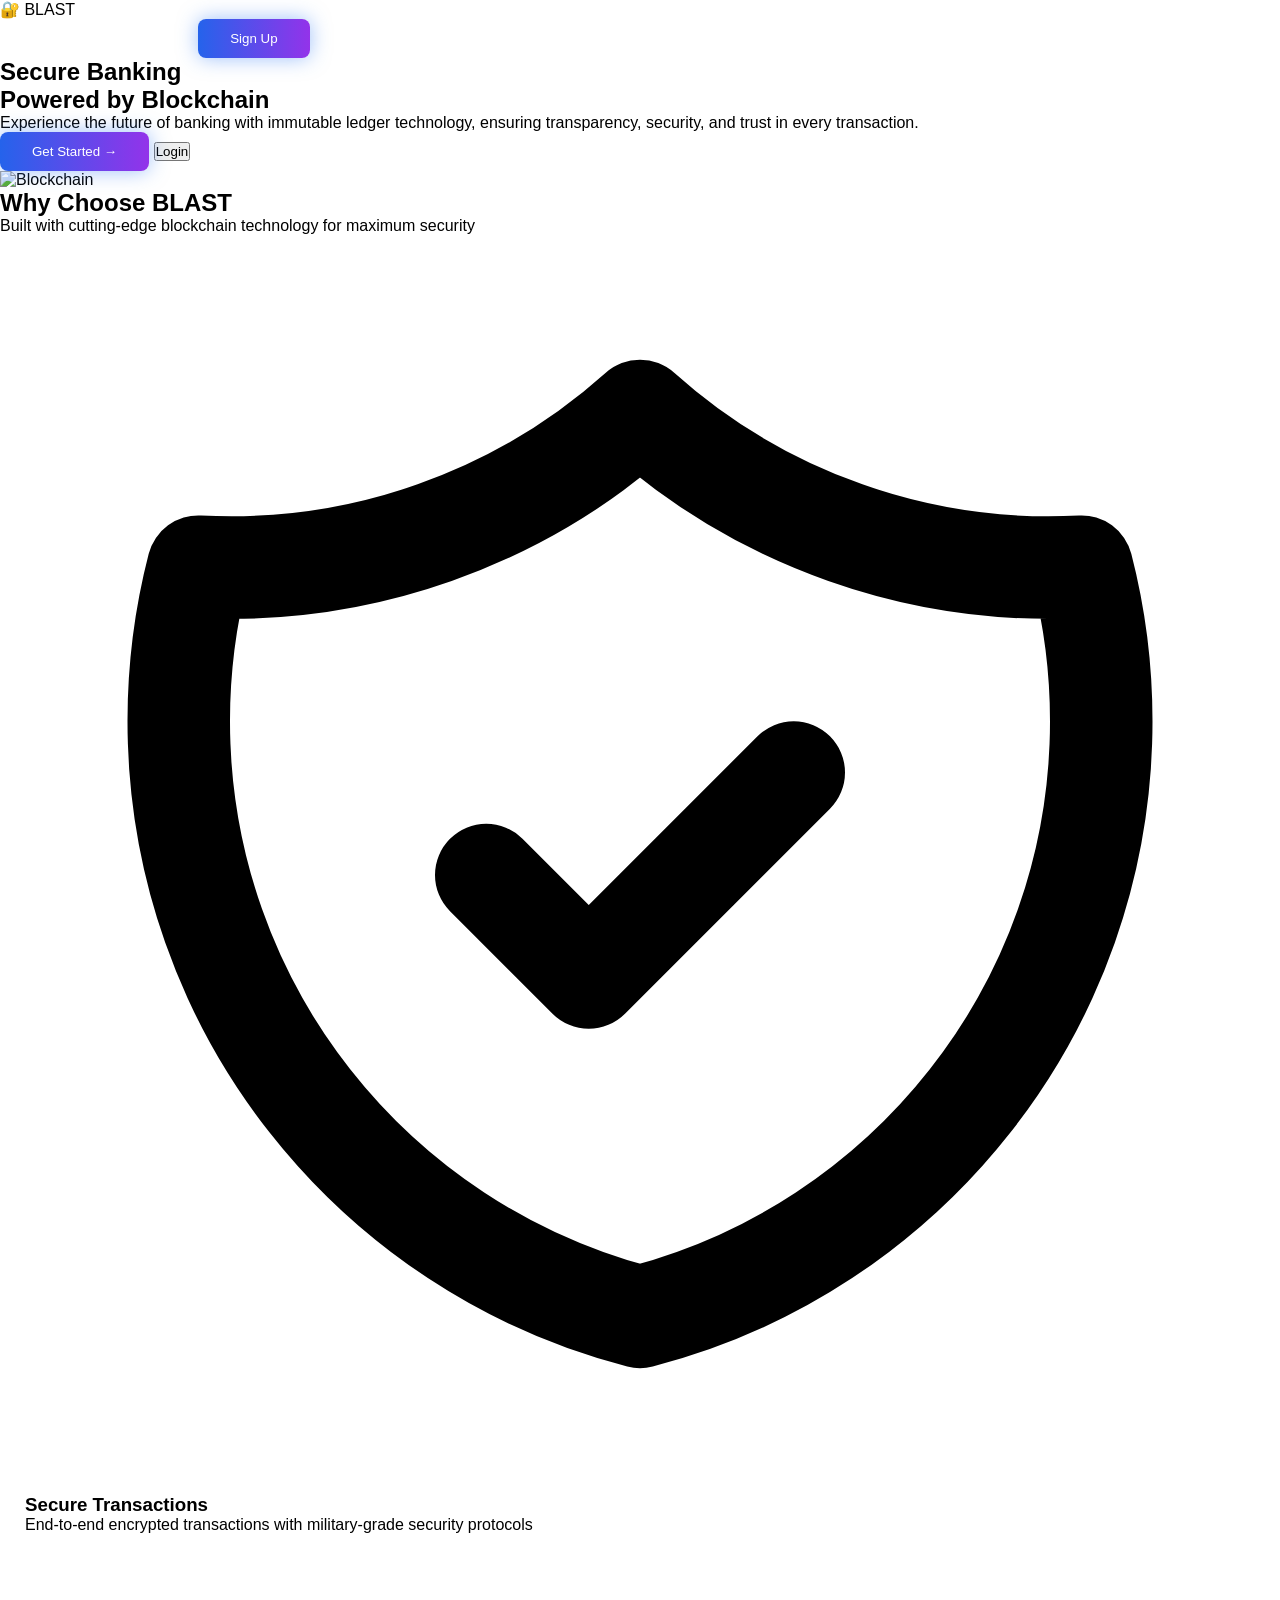
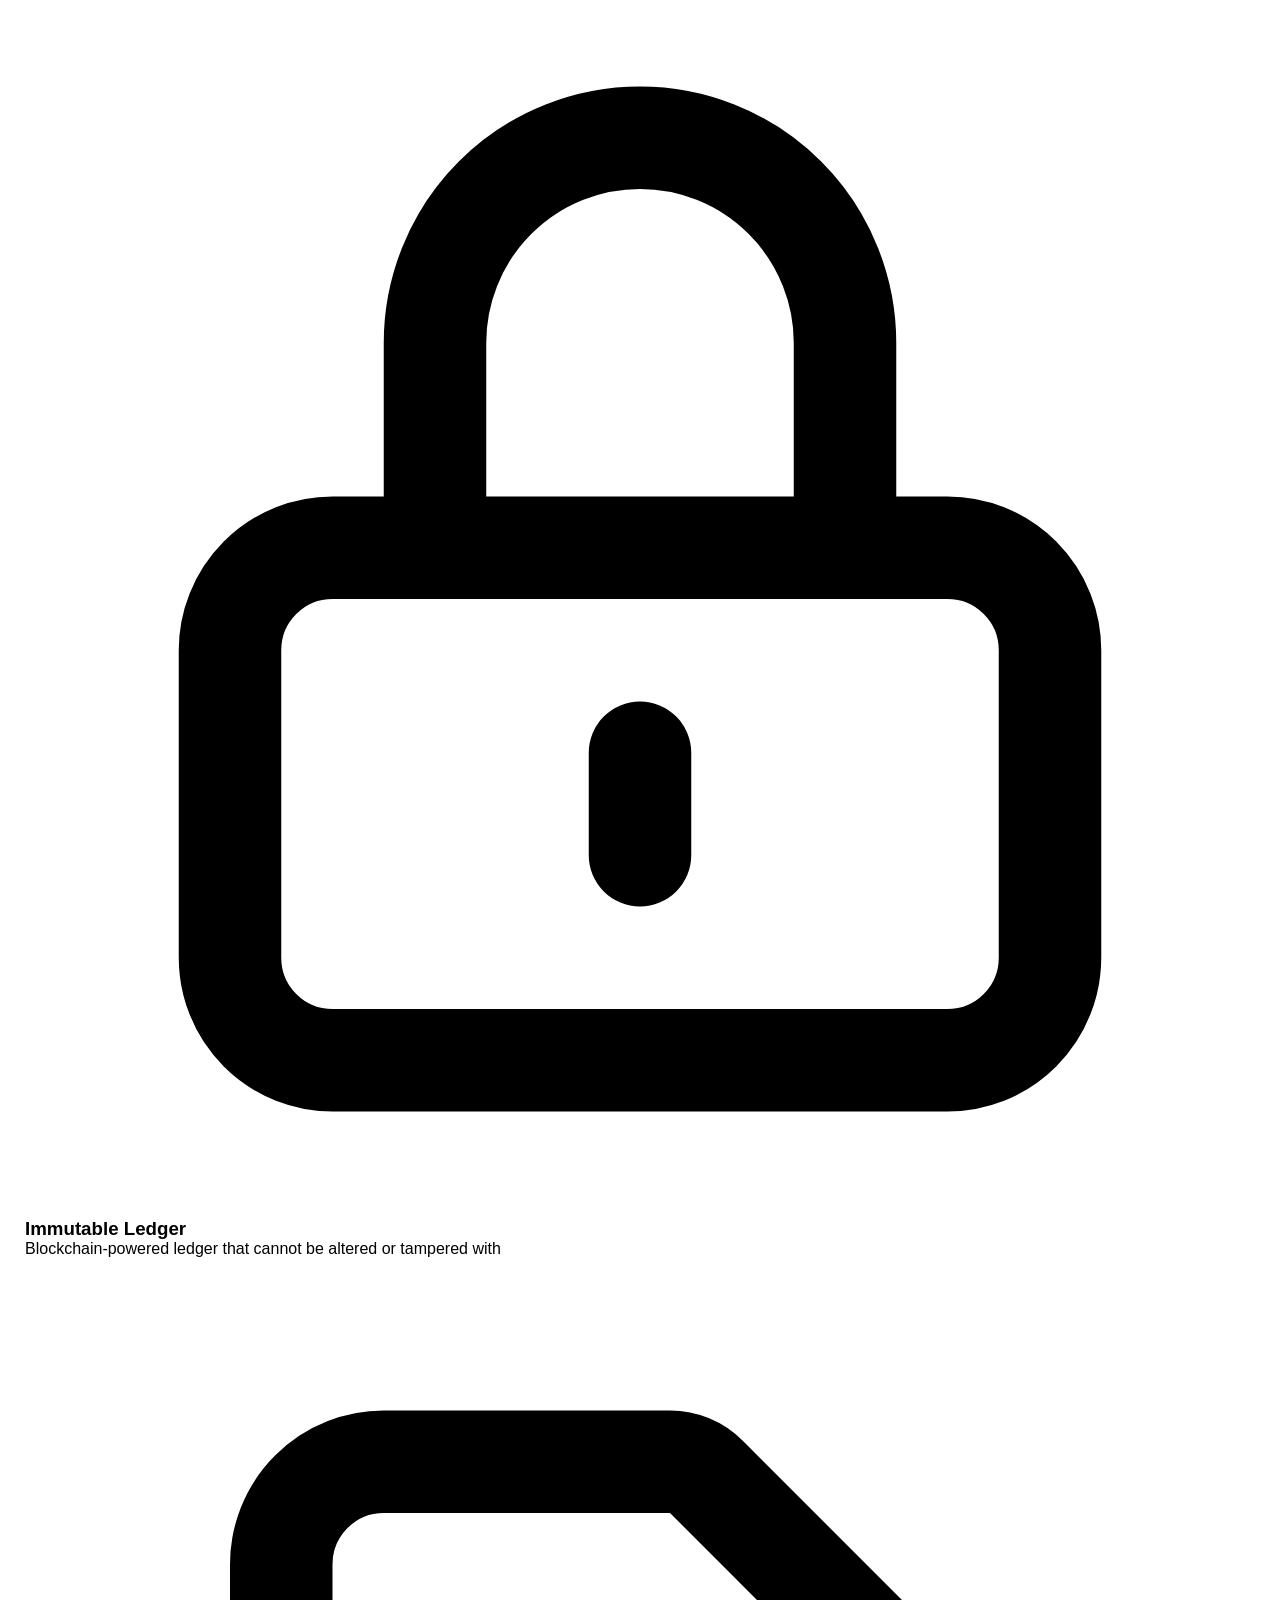
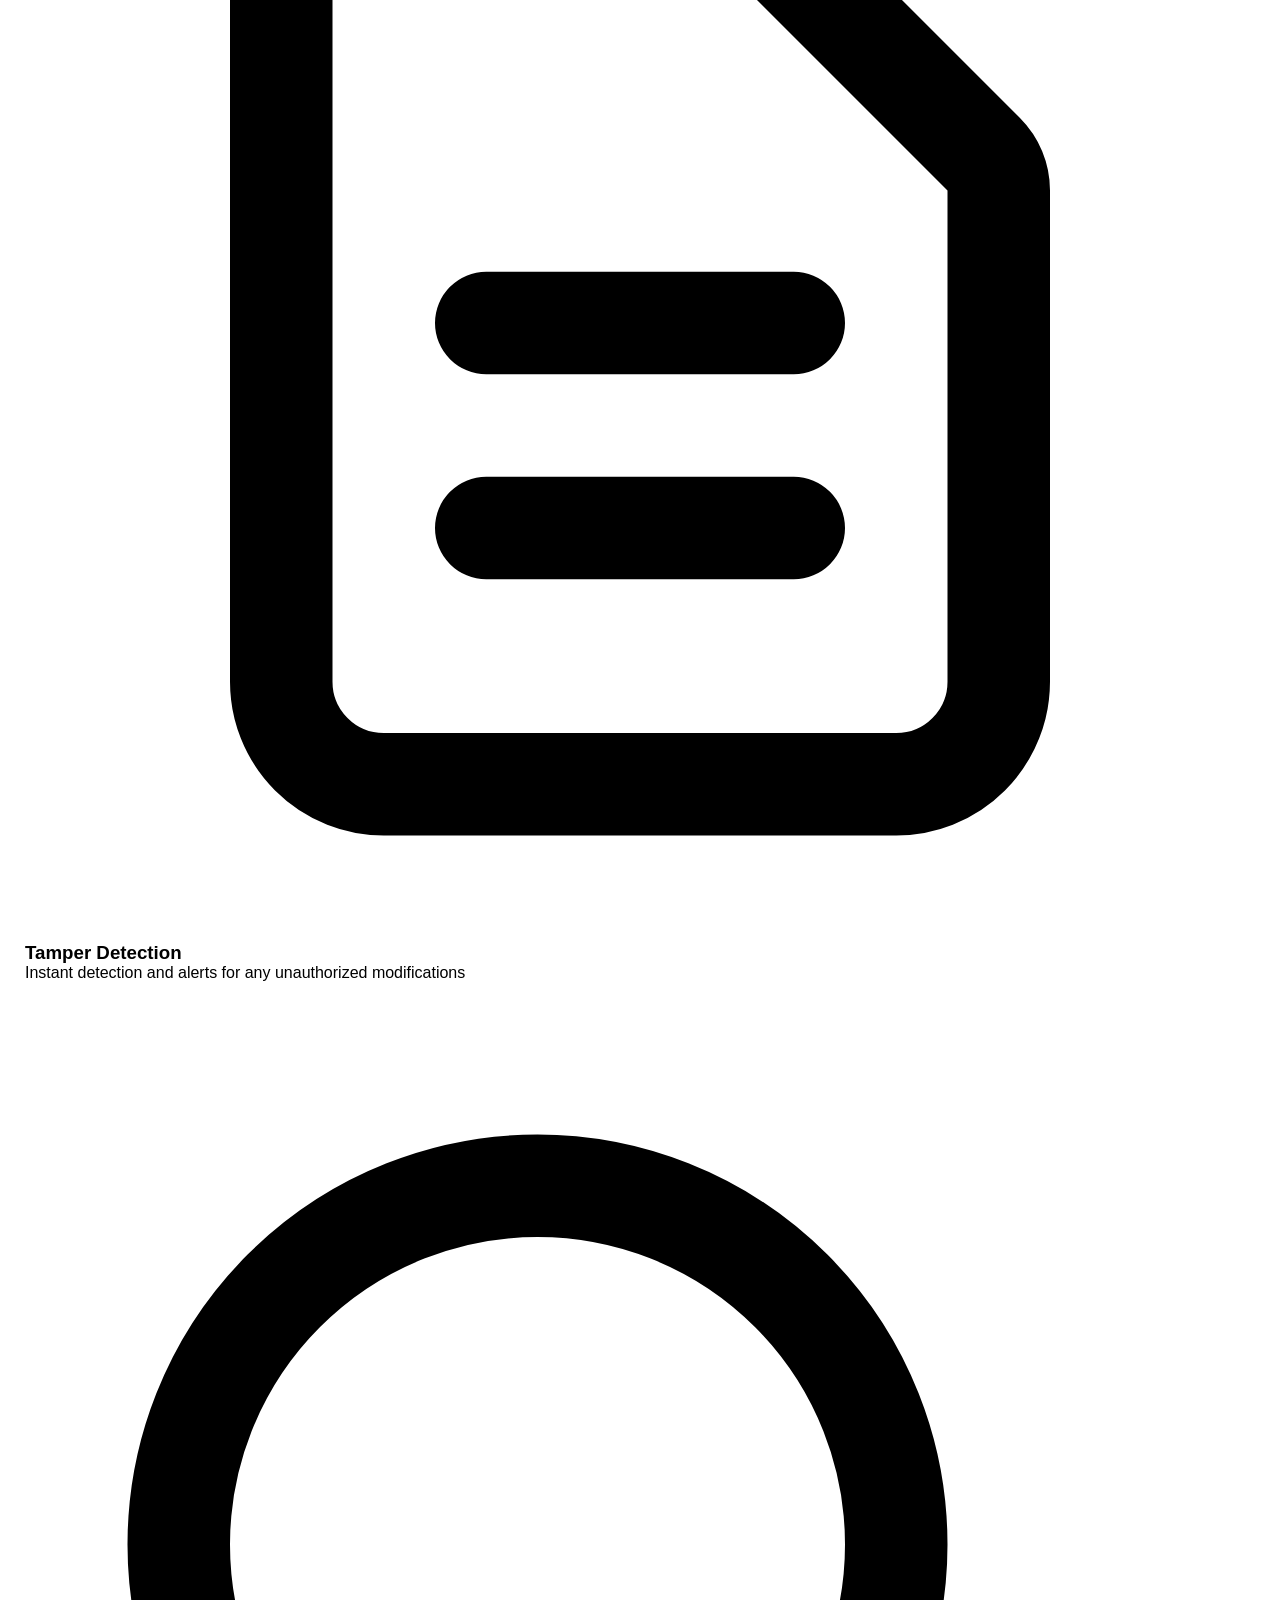
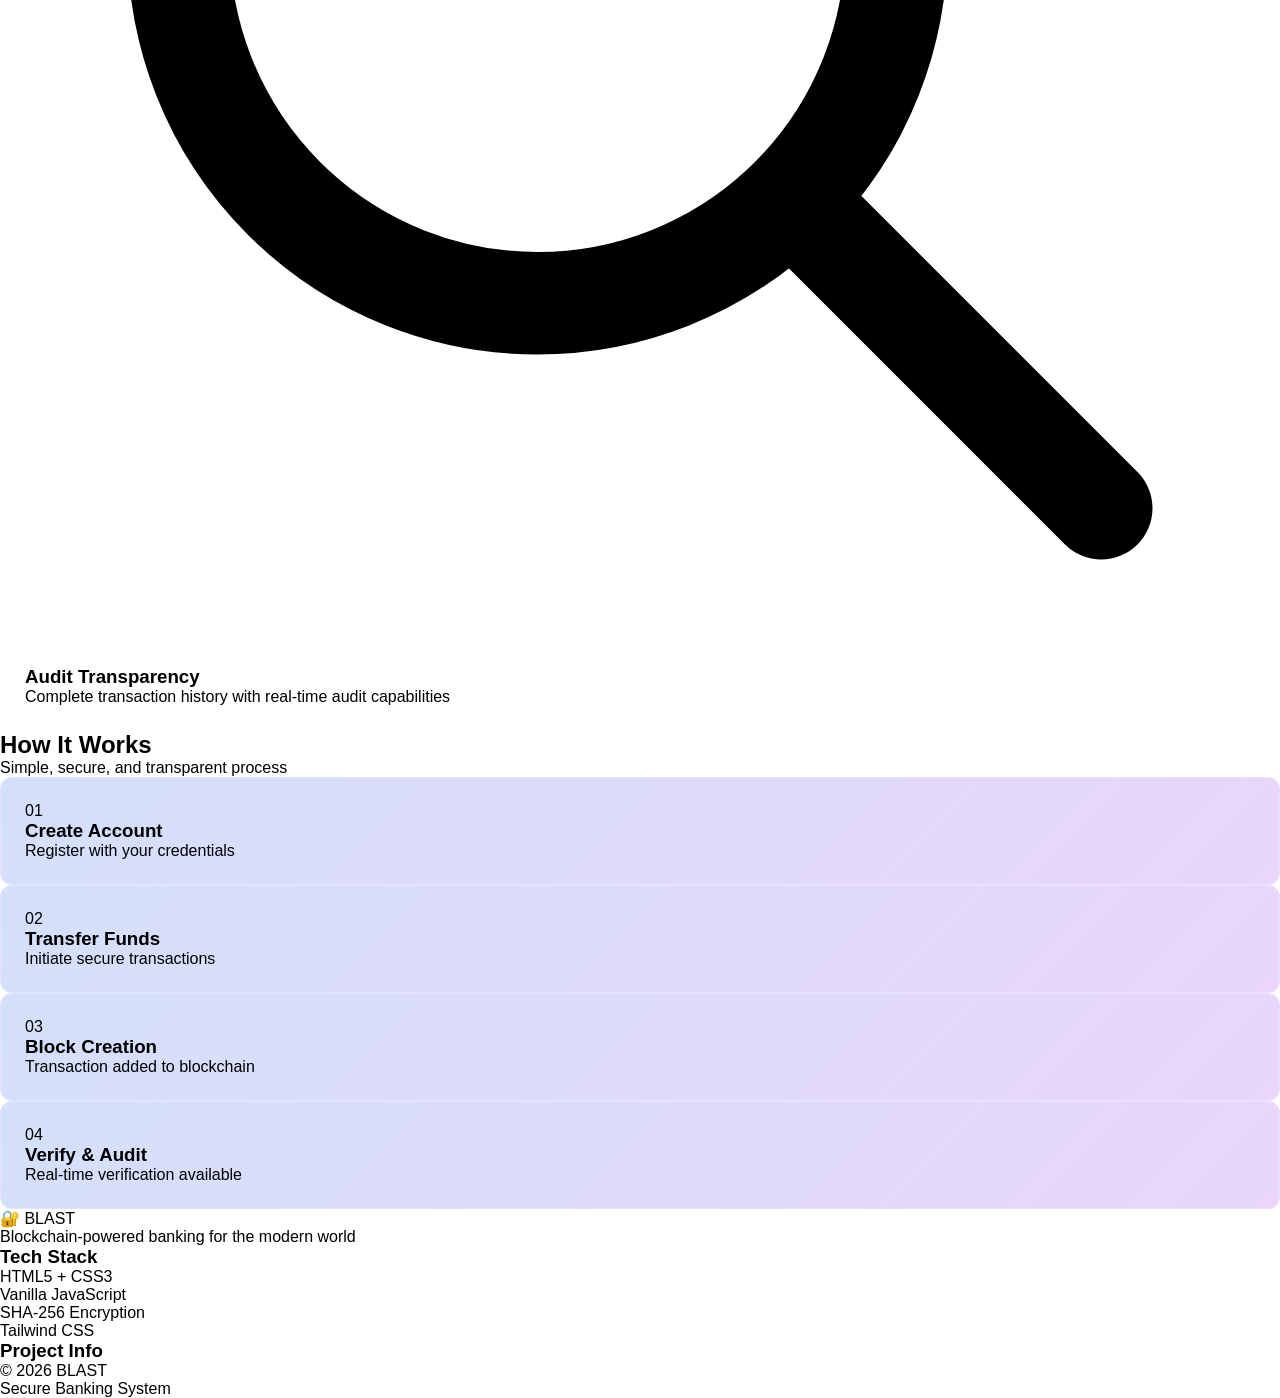
==== frontend/index.html @ 539c6f14 "frontend" ====
<!DOCTYPE html>
<html lang="en">
<head>
    <meta charset="UTF-8">
    <meta name="viewport" content="width=device-width, initial-scale=1.0">
    <title>BlockBank - Blockchain Banking System</title>
    <script src="https://cdn.tailwindcss.com"></script>
    <script src="https://cdnjs.cloudflare.com/ajax/libs/crypto-js/4.2.0/crypto-js.min.js"></script>
    <link rel="stylesheet" href="style.css">
</head>
<body class="bg-gradient-to-br from-gray-900 via-blue-900 to-purple-900 min-h-screen">
    
    <!-- Landing Page -->
    <div id="landing-page" class="page">
        <!-- Navbar -->
        <nav class="fixed top-0 left-0 right-0 z-50 bg-black/20 backdrop-blur-md border-b border-white/10">
            <div class="container mx-auto px-6 py-4">
                <div class="flex items-center justify-between">
                    <div class="text-2xl font-bold text-white">🔐 BLAST</div>
                    
                    <!-- <div class="hidden md:flex items-center gap-8"> -->
                        <div class="flex items-center gap-4">
                            <a href="#features" class="nav-link">Features</a>
                            <a href="#how-it-works" class="nav-link">How It Works</a>
                            <a href="#login-page" onclick="showPage('login-page')" class="nav-link">Login</a>
                            <button onclick="showPage('signup-page')" class="glowing-button">Sign Up</button>
                        </div>
                    <!-- </div> -->
                </div>
            </div>
        </nav>

        <!-- Hero Section -->
        <section class="pt-32 pb-20 px-6">
            <div class="container mx-auto">
                <div class="grid md:grid-cols-2 gap-12 items-center">
                    <div class="fade-in">
                        <h1 class="text-5xl md:text-6xl font-bold text-white mb-6 leading-tight">
                            Secure Banking<br>
                            <span class="text-transparent bg-clip-text bg-gradient-to-r from-blue-400 to-purple-400">
                                Powered by Blockchain
                            </span>
                        </h1>
                        <p class="text-xl text-white/70 mb-8">
                            Experience the future of banking with immutable ledger technology, ensuring transparency, security, and trust in every transaction.
                        </p>
                        <div class="flex gap-4">
                            <button onclick="showPage('signup-page')" class="glowing-button">
                                Get Started →
                            </button>
                            <button onclick="showPage('login-page')" class="px-8 py-3 rounded-lg font-medium text-white border-2 border-white/30 hover:border-white/60 transition">
                                Login
                            </button>
                        </div>
                    </div>
                    <div class="fade-in">
                        <img src="https://images.unsplash.com/photo-1631864031824-d636e1dc5292?crop=entropy&cs=tinysrgb&fit=max&fm=jpg&ixid=M3w3Nzg4Nzd8MHwxfHNlYXJjaHwxfHxibG9ja2NoYWluJTIwbmV0d29yayUyMHRlY2hub2xvZ3l8ZW58MXx8fHwxNzcwMDg5OTU3fDA&ixlib=rb-4.1.0&q=80&w=1080" alt="Blockchain" class="rounded-2xl shadow-2xl">
                    </div>
                </div>
            </div>
        </section>

        <!-- Features Section -->
        <section id="features" class="py-20 px-6">
            <div class="container mx-auto">
                <div class="text-center mb-16 fade-in">
                    <h2 class="text-4xl font-bold text-white mb-4">Why Choose BLAST</h2>
                    <p class="text-xl text-white/70">Built with cutting-edge blockchain technology for maximum security</p>
                </div>
                <div class="grid md:grid-cols-2 lg:grid-cols-4 gap-8">
                    <div class="feature-card">
                        <div class="w-12 h-12 rounded-lg bg-gradient-to-r from-blue-500 to-purple-500 flex items-center justify-center mb-4">
                            <svg class="w-6 h-6 text-white" fill="none" stroke="currentColor" viewBox="0 0 24 24"><path stroke-linecap="round" stroke-linejoin="round" stroke-width="2" d="M9 12l2 2 4-4m5.618-4.016A11.955 11.955 0 0112 2.944a11.955 11.955 0 01-8.618 3.04A12.02 12.02 0 003 9c0 5.591 3.824 10.29 9 11.622 5.176-1.332 9-6.03 9-11.622 0-1.042-.133-2.052-.382-3.016z"></path></svg>
                        </div>
                        <h3 class="text-xl font-semibold text-white mb-2">Secure Transactions</h3>
                        <p class="text-white/70">End-to-end encrypted transactions with military-grade security protocols</p>
                    </div>
                    <div class="feature-card">
                        <div class="w-12 h-12 rounded-lg bg-gradient-to-r from-blue-500 to-purple-500 flex items-center justify-center mb-4">
                            <svg class="w-6 h-6 text-white" fill="none" stroke="currentColor" viewBox="0 0 24 24"><path stroke-linecap="round" stroke-linejoin="round" stroke-width="2" d="M12 15v2m-6 4h12a2 2 0 002-2v-6a2 2 0 00-2-2H6a2 2 0 00-2 2v6a2 2 0 002 2zm10-10V7a4 4 0 00-8 0v4h8z"></path></svg>
                        </div>
                        <h3 class="text-xl font-semibold text-white mb-2">Immutable Ledger</h3>
                        <p class="text-white/70">Blockchain-powered ledger that cannot be altered or tampered with</p>
                    </div>
                    <div class="feature-card">
                        <div class="w-12 h-12 rounded-lg bg-gradient-to-r from-blue-500 to-purple-500 flex items-center justify-center mb-4">
                            <svg class="w-6 h-6 text-white" fill="none" stroke="currentColor" viewBox="0 0 24 24"><path stroke-linecap="round" stroke-linejoin="round" stroke-width="2" d="M9 12h6m-6 4h6m2 5H7a2 2 0 01-2-2V5a2 2 0 012-2h5.586a1 1 0 01.707.293l5.414 5.414a1 1 0 01.293.707V19a2 2 0 01-2 2z"></path></svg>
                        </div>
                        <h3 class="text-xl font-semibold text-white mb-2">Tamper Detection</h3>
                        <p class="text-white/70">Instant detection and alerts for any unauthorized modifications</p>
                    </div>
                    <div class="feature-card">
                        <div class="w-12 h-12 rounded-lg bg-gradient-to-r from-blue-500 to-purple-500 flex items-center justify-center mb-4">
                            <svg class="w-6 h-6 text-white" fill="none" stroke="currentColor" viewBox="0 0 24 24"><path stroke-linecap="round" stroke-linejoin="round" stroke-width="2" d="M21 21l-6-6m2-5a7 7 0 11-14 0 7 7 0 0114 0z"></path></svg>
                        </div>
                        <h3 class="text-xl font-semibold text-white mb-2">Audit Transparency</h3>
                        <p class="text-white/70">Complete transaction history with real-time audit capabilities</p>
                    </div>
                </div>
            </div>
        </section>

        <!-- How It Works -->
        <section id="how-it-works" class="py-20 px-6">
            <div class="container mx-auto">
                <div class="text-center mb-16 fade-in">
                    <h2 class="text-4xl font-bold text-white mb-4">How It Works</h2>
                    <p class="text-xl text-white/70">Simple, secure, and transparent process</p>
                </div>
                <div class="grid md:grid-cols-2 lg:grid-cols-4 gap-8">
                    <div class="step-card">
                        <div class="text-5xl font-bold text-transparent bg-clip-text bg-gradient-to-r from-blue-400 to-purple-400 mb-4">01</div>
                        <h3 class="text-xl font-semibold text-white mb-2">Create Account</h3>
                        <p class="text-white/70">Register with your credentials</p>
                    </div>
                    <div class="step-card">
                        <div class="text-5xl font-bold text-transparent bg-clip-text bg-gradient-to-r from-blue-400 to-purple-400 mb-4">02</div>
                        <h3 class="text-xl font-semibold text-white mb-2">Transfer Funds</h3>
                        <p class="text-white/70">Initiate secure transactions</p>
                    </div>
                    <div class="step-card">
                        <div class="text-5xl font-bold text-transparent bg-clip-text bg-gradient-to-r from-blue-400 to-purple-400 mb-4">03</div>
                        <h3 class="text-xl font-semibold text-white mb-2">Block Creation</h3>
                        <p class="text-white/70">Transaction added to blockchain</p>
                    </div>
                    <div class="step-card">
                        <div class="text-5xl font-bold text-transparent bg-clip-text bg-gradient-to-r from-blue-400 to-purple-400 mb-4">04</div>
                        <h3 class="text-xl font-semibold text-white mb-2">Verify & Audit</h3>
                        <p class="text-white/70">Real-time verification available</p>
                    </div>
                </div>
            </div>
        </section>

        <!-- Footer -->
        <footer class="py-12 px-6 border-t border-white/10">
            <div class="container mx-auto">
                <div class="grid md:grid-cols-3 gap-8">
                    <div>
                        <div class="text-2xl font-bold text-white mb-4">🔐 BLAST</div>
                        <p class="text-white/70">Blockchain-powered banking for the modern world</p>
                    </div>
                    <div>
                        <h3 class="font-semibold text-white mb-4">Tech Stack</h3>
                        <ul class="space-y-2 text-white/70">
                            <li>HTML5 + CSS3</li>
                            <li>Vanilla JavaScript</li>
                            <li>SHA-256 Encryption</li>
                            <li>Tailwind CSS</li>
                        </ul>
                    </div>
                    <div>
                        <h3 class="font-semibold text-white mb-4">Project Info</h3>
                        <p class="text-white/70">© 2026 BLAST<br>Secure Banking System</p>
                    </div>
                </div>
            </div>
        </footer>
    </div>

    <!-- Login Page -->
    <section id="login-page" class="page hidden">
        <div class="min-h-screen flex items-center justify-center p-6">
            <!-- <div class="w-full max-w-6xl grid md:grid-cols-2 gap-8 items-center"> -->
                <div class="bg-white/10 backdrop-blur-md rounded-2xl p-8 border border-white/20 shadow-2xl">
                    
                    <div class="mb-8 flex justify-between items-center">
                        

                     <!-- Back Button -->
                        <button onclick="showPage('landing-page')" class="back-btn">← Back to Home</button>

                    <!-- Logo -->
                    <a href="#" onclick="showPage('landing-page')" class="text-2xl font-bold text-white"> 🔐 BLAST</a>

                    </div>
                    <div class="text-center mb-6 login-welcome">
                        <h2 class="text-3xl font-bold text-white mb-2">Welcome Back</h2>
                        <p class="text-white/70 text-sm">
                        "Security is not a product, but a process built on trust and transparency."
                        </p>
                    </div>
                    
                    <form onsubmit="handleLogin(event)" class="space-y-6">
                        <div>
                            <label class="text-white">Email</label>
                            <input type="email" id="login-email" required class="mt-2 w-full px-4 py-2 rounded-lg bg-white/10 border border-white/20 text-white placeholder-white/50" placeholder="john@example.com">
                        </div>
                        <div>
                            <label class="text-white">Password</label>
                            <input type="password" id="login-password" required class="mt-2 w-full px-4 py-2 rounded-lg bg-white/10 border border-white/20 text-white placeholder-white/50" placeholder="••••••••">
                        </div>
                        <div>
                            <label class="text-white">Role</label>
                            <select id="login-role" required class="mt-2 w-full px-4 py-2 rounded-lg bg-white/10 border border-white/20 text-white">
                                <option value="">Select your role</option>
                                <option value="Admin">Admin</option>
                                <option value="Auditor">Auditor</option>
                                <option value="User">User</option>
                            </select>
                        </div>
                        <div id="login-error" class="hidden text-red-400 text-sm bg-red-400/10 p-3 rounded-lg"></div>
                        <button type="submit" class="glowing-button w-full">Login</button>
                        <div class="text-center space-y-2">
                            <a href="#" class="text-white/70 hover:text-white text-sm block">Forgot Password?</a>
                            <div class="text-white/70 text-sm">
                                Don't have an account? 
                                <a href="#" onclick="showPage('signup-page')" class="text-blue-400 hover:text-blue-300">Sign Up</a>
                            </div>
                        </div>
                    </form>
                </div>
            </div>
        </div>
    </section>

    <!-- Signup Page -->
    <div id="signup-page" class="page hidden">
        <div class="min-h-screen flex items-center justify-center p-6">
            <div class="w-full max-w-2xl">
                <div class="bg-white/10 backdrop-blur-md rounded-2xl p-8 border border-white/20 shadow-2xl">
                    <div class="mb-8 flex justify-between items-center">

                    <!-- Back Button -->
                    <button onclick="showPage('landing-page')" class="back-btn">← Back to Home</button>
                    <!-- Logo -->
                    <a href="#" onclick="showPage('landing-page')" class="text-2xl font-bold text-white">🔐 BLAST</a>
                </div>
                    <form onsubmit="handleSignup(event)" class="space-y-6">
                        <div>
                            <label class="text-white">Full Name</label>
                            <input type="text" id="signup-name" required class="mt-2 w-full px-4 py-2 rounded-lg bg-white/10 border border-white/20 text-white placeholder-white/50" placeholder="John Doe">
                        </div>
                        <div>
                            <label class="text-white">Email</label>
                            <input type="email" id="signup-email" required class="mt-2 w-full px-4 py-2 rounded-lg bg-white/10 border border-white/20 text-white placeholder-white/50" placeholder="john@example.com">
                        </div>
                        <div>
                            <label class="text-white">Employee / Auditor ID</label>
                            <input type="text" id="signup-employeeId" required class="mt-2 w-full px-4 py-2 rounded-lg bg-white/10 border border-white/20 text-white placeholder-white/50" placeholder="EMP1234">
                        </div>
                        <div>
                            <label class="text-white">Role</label>
                            <select id="signup-role" required class="mt-2 w-full px-4 py-2 rounded-lg bg-white/10 border border-white/20 text-white">
                                <option value="">Select your role</option>
                                <option value="Admin">Admin</option>
                                <option value="Auditor">Auditor</option>
                                <option value="User">User</option>
                            </select>
                        </div>
                        <div>
                            <label class="text-white">Password</label>
                            <input type="password" id="signup-password" required class="mt-2 w-full px-4 py-2 rounded-lg bg-white/10 border border-white/20 text-white placeholder-white/50" placeholder="••••••••">
                        </div>
                        <div>
                            <label class="text-white">Confirm Password</label>
                            <input type="password" id="signup-confirm-password" required class="mt-2 w-full px-4 py-2 rounded-lg bg-white/10 border border-white/20 text-white placeholder-white/50" placeholder="••••••••">
                        </div>
                        <button type="submit" class="glowing-button w-full">Register</button>
                        <div class="text-center text-white/70 text-sm">
                            Already have an account? 
                            <a href="#" onclick="showPage('login-page')" class="text-blue-400 hover:text-blue-300">Login</a>
                        </div>
                    </form>
                </div>
            </div>
        </div>
    </div>

    <!-- Dashboard Container -->
    <div id="dashboard-container" class="page hidden">
        <!-- Sidebar -->
        <aside class="fixed left-0 top-0 bottom-0 w-64 bg-black/30 backdrop-blur-md border-r border-white/10 p-6 z-40">
            <div class="text-2xl font-bold text-white mb-8">🔐 BLAST</div>
            <nav class="space-y-2">
                <a href="#" onclick="showDashboardPage('dashboard')" class="menu-item" data-page="dashboard">
                    <svg class="w-5 h-5" fill="none" stroke="currentColor" viewBox="0 0 24 24"><path stroke-linecap="round" stroke-linejoin="round" stroke-width="2" d="M3 12l2-2m0 0l7-7 7 7M5 10v10a1 1 0 001 1h3m10-11l2 2m-2-2v10a1 1 0 01-1 1h-3m-6 0a1 1 0 001-1v-4a1 1 0 011-1h2a1 1 0 011 1v4a1 1 0 001 1m-6 0h6"></path></svg>
                    <span>Dashboard</span>
                </a>
                <a href="#" onclick="showDashboardPage('add-transaction')" class="menu-item" data-page="add-transaction">
                    <svg class="w-5 h-5" fill="none" stroke="currentColor" viewBox="0 0 24 24"><path stroke-linecap="round" stroke-linejoin="round" stroke-width="2" d="M12 9v3m0 0v3m0-3h3m-3 0H9m12 0a9 9 0 11-18 0 9 9 0 0118 0z"></path></svg>
                    <span>Add Transaction</span>
                </a>
                <a href="#" onclick="showDashboardPage('blockchain')" class="menu-item" data-page="blockchain">
                    <svg class="w-5 h-5" fill="none" stroke="currentColor" viewBox="0 0 24 24"><path stroke-linecap="round" stroke-linejoin="round" stroke-width="2" d="M20 7l-8-4-8 4m16 0l-8 4m8-4v10l-8 4m0-10L4 7m8 4v10M4 7v10l8 4"></path></svg>
                    <span>Blockchain Ledger</span>
                </a>
                <a href="#" onclick="showDashboardPage('verify')" class="menu-item" data-page="verify">
                    <svg class="w-5 h-5" fill="none" stroke="currentColor" viewBox="0 0 24 24"><path stroke-linecap="round" stroke-linejoin="round" stroke-width="2" d="M9 12l2 2 4-4m5.618-4.016A11.955 11.955 0 0112 2.944a11.955 11.955 0 01-8.618 3.04A12.02 12.02 0 003 9c0 5.591 3.824 10.29 9 11.622 5.176-1.332 9-6.03 9-11.622 0-1.042-.133-2.052-.382-3.016z"></path></svg>
                    <span>Verify Blockchain</span>
                </a>
                <a href="#" onclick="showDashboardPage('audit')" class="menu-item" data-page="audit">
                    <svg class="w-5 h-5" fill="none" stroke="currentColor" viewBox="0 0 24 24"><path stroke-linecap="round" stroke-linejoin="round" stroke-width="2" d="M9 12h6m-6 4h6m2 5H7a2 2 0 01-2-2V5a2 2 0 012-2h5.586a1 1 0 01.707.293l5.414 5.414a1 1 0 01.293.707V19a2 2 0 01-2 2z"></path></svg>
                    <span>Audit Reports</span>
                </a>
                <a href="#" onclick="showDashboardPage('profile')" class="menu-item" data-page="profile">
                    <svg class="w-5 h-5" fill="none" stroke="currentColor" viewBox="0 0 24 24"><path stroke-linecap="round" stroke-linejoin="round" stroke-width="2" d="M16 7a4 4 0 11-8 0 4 4 0 018 0zM12 14a7 7 0 00-7 7h14a7 7 0 00-7-7z"></path></svg>
                    <span>Profile</span>
                </a>
            </nav>
            <button onclick="handleLogout()" class="flex items-center gap-3 px-4 py-3 rounded-lg text-white/70 hover:bg-red-500/20 hover:text-red-400 transition w-full mt-8">
                <svg class="w-5 h-5" fill="none" stroke="currentColor" viewBox="0 0 24 24"><path stroke-linecap="round" stroke-linejoin="round" stroke-width="2" d="M17 16l4-4m0 0l-4-4m4 4H7m6 4v1a3 3 0 01-3 3H6a3 3 0 01-3-3V7a3 3 0 013-3h4a3 3 0 013 3v1"></path></svg>
                <span>Logout</span>
            </button>
        </aside>

        <!-- Main Content Area -->
        <div class="ml-64">
            <!-- Top Bar -->
            <header class="bg-black/20 backdrop-blur-md border-b border-white/10 px-8 py-4">
                <div class="flex items-center justify-between">
                    <div>
                        <h2 class="text-xl font-semibold text-white">Welcome, <span id="user-name"></span></h2>
                        <p class="text-sm text-white/70">Last login: <span id="user-last-login"></span></p>
                    </div>
                    <div class="flex items-center gap-4">
                        <div class="text-right">
                            <div class="text-sm text-white/70">Role</div>
                            <div class="font-medium text-white" id="user-role"></div>
                        </div>
                        <div class="w-10 h-10 rounded-full bg-gradient-to-r from-blue-500 to-purple-500 flex items-center justify-center text-white font-semibold" id="user-avatar"></div>
                    </div>
                </div>
            </header>

            <!-- Dashboard Pages -->
            <main class="p-8">
                <!-- Dashboard Home -->
                <div id="dashboard" class="dashboard-page">
                    <div class="space-y-8">
                        <div>
                            <h1 class="text-3xl font-bold text-white mb-2">Dashboard</h1>
                            <p class="text-white/70">Monitor your blockchain banking system</p>
                        </div>
                        <div id="dashboard-stats" class="grid grid-cols-1 md:grid-cols-2 lg:grid-cols-4 gap-6"></div>
                        <div id="recent-blocks" class="bg-white/10 backdrop-blur-md rounded-xl p-6 border border-white/20"></div>
                    </div>
                </div>

                <!-- Add Transaction -->
                <div id="add-transaction" class="dashboard-page hidden">
                    <div class="max-w-4xl space-y-8">
                        <div>
                            <h1 class="text-3xl font-bold text-white mb-2">Add Transaction</h1>
                            <p class="text-white/70">Create a new transaction and add it to the blockchain</p>
                        </div>
                        <div class="grid md:grid-cols-2 gap-6">
                            <div class="bg-white/10 backdrop-blur-md rounded-xl p-6 border border-white/20">
                                <h3 class="text-white text-xl font-semibold mb-6">Transaction Details</h3>
                                <form onsubmit="handleAddTransaction(event)" class="space-y-6">
                                    <div>
                                        <label class="text-white">Sender Account ID</label>
                                        <input type="text" id="tx-sender" required class="mt-2 w-full px-4 py-2 rounded-lg bg-white/10 border border-white/20 text-white placeholder-white/50" placeholder="ACC-12345">
                                    </div>
                                    <div>
                                        <label class="text-white">Receiver Account ID</label>
                                        <input type="text" id="tx-receiver" required class="mt-2 w-full px-4 py-2 rounded-lg bg-white/10 border border-white/20 text-white placeholder-white/50" placeholder="ACC-67890">
                                    </div>
                                    <div>
                                        <label class="text-white">Amount ($)</label>
                                        <input type="number" step="0.01" id="tx-amount" required class="mt-2 w-full px-4 py-2 rounded-lg bg-white/10 border border-white/20 text-white placeholder-white/50" placeholder="100.00">
                                    </div>
                                    <div>
                                        <label class="text-white">Description</label>
                                        <textarea id="tx-description" required class="mt-2 w-full px-4 py-2 rounded-lg bg-white/10 border border-white/20 text-white placeholder-white/50 min-h-[100px]" placeholder="Payment for services..."></textarea>
                                    </div>
                                    <div class="bg-blue-500/10 border border-blue-500/30 rounded-lg p-3 text-sm text-blue-300">
                                        <strong>Timestamp:</strong> Auto-generated on submission
                                    </div>
                                    <button type="submit" class="glowing-button w-full">Submit Transaction</button>
                                </form>
                            </div>
                            <div id="transaction-result" class="bg-white/5 backdrop-blur-md border border-white/10 border-dashed rounded-xl flex items-center justify-center min-h-[400px]">
                                <div class="text-center text-white/50">
                                    <svg class="w-12 h-12 mx-auto mb-4 opacity-50" fill="none" stroke="currentColor" viewBox="0 0 24 24"><path stroke-linecap="round" stroke-linejoin="round" stroke-width="2" d="M7 20l4-16m2 16l4-16M6 9h14M4 15h14"></path></svg>
                                    <p>Transaction result will appear here</p>
                                </div>
                            </div>
                        </div>
                    </div>
                </div>

                <!-- Blockchain Ledger -->
                <div id="blockchain" class="dashboard-page hidden">
                    <div class="max-w-4xl space-y-8">
                        <div>
                            <h1 class="text-3xl font-bold text-white mb-2">Blockchain Ledger</h1>
                            <p class="text-white/70">View all blocks and transactions in the chain</p>
                        </div>
                        <div id="blockchain-blocks"></div>
                    </div>
                </div>

                <!-- Verify Blockchain -->
                <div id="verify" class="dashboard-page hidden">
                    <div class="max-w-3xl mx-auto space-y-8">
                        <div>
                            <h1 class="text-3xl font-bold text-white mb-2">Verify Blockchain</h1>
                            <p class="text-white/70">Check the integrity of the entire blockchain</p>
                        </div>
                        <div class="bg-white/10 backdrop-blur-md rounded-xl p-6 border border-white/20">
                            <div class="flex items-center gap-3 mb-6">
                                <div class="w-12 h-12 rounded-lg bg-gradient-to-r from-blue-500 to-purple-500 flex items-center justify-center">
                                    <svg class="w-6 h-6 text-white" fill="none" stroke="currentColor" viewBox="0 0 24 24"><path stroke-linecap="round" stroke-linejoin="round" stroke-width="2" d="M9 12l2 2 4-4m5.618-4.016A11.955 11.955 0 0112 2.944a11.955 11.955 0 01-8.618 3.04A12.02 12.02 0 003 9c0 5.591 3.824 10.29 9 11.622 5.176-1.332 9-6.03 9-11.622 0-1.042-.133-2.052-.382-3.016z"></path></svg>
                                </div>
                                <div>
                                    <h3 class="text-white font-semibold text-xl">Blockchain Verification</h3>
                                    <p class="text-white/70 text-sm mt-1">Verify all blocks and check for tampering</p>
                                </div>
                            </div>
                            <div class="bg-blue-500/10 border border-blue-500/30 rounded-lg p-4 text-sm text-blue-300 mb-6">
                                <strong>What this does:</strong>
                                <ul class="mt-2 space-y-1 ml-4 list-disc">
                                    <li>Verifies hash integrity of each block</li>
                                    <li>Checks chain linkage between blocks</li>
                                    <li>Detects any unauthorized modifications</li>
                                    <li>Validates cryptographic signatures</li>
                                </ul>
                            </div>
                            <div class="flex justify-center">
                                <button onclick="handleVerifyBlockchain()" class="glowing-button px-12 py-4 text-lg">
                                    🔒 Verify Blockchain
                                </button>
                            </div>
                        </div>
                        <div id="verification-result"></div>
                    </div>
                </div>

                <!-- Audit Reports -->
                <div id="audit" class="dashboard-page hidden">
                    <div class="space-y-8">
                        <div>
                            <h1 class="text-3xl font-bold text-white mb-2">Audit & Reports</h1>
                            <p class="text-white/70">Filter and export transaction history</p>
                        </div>
                        <div class="bg-white/10 backdrop-blur-md rounded-xl p-6 border border-white/20">
                            <h3 class="text-white font-semibold text-xl mb-6">Filter Transactions</h3>
                            <div class="grid md:grid-cols-2 lg:grid-cols-3 gap-4 mb-4">
                                <div>
                                    <label class="text-white text-sm">Date From</label>
                                    <input type="date" id="filter-date-from" class="mt-2 w-full px-4 py-2 rounded-lg bg-white/10 border border-white/20 text-white">
                                </div>
                                <div>
                                    <label class="text-white text-sm">Date To</label>
                                    <input type="date" id="filter-date-to" class="mt-2 w-full px-4 py-2 rounded-lg bg-white/10 border border-white/20 text-white">
                                </div>
                                <div>
                                    <label class="text-white text-sm">Account ID</label>
                                    <input type="text" id="filter-account" class="mt-2 w-full px-4 py-2 rounded-lg bg-white/10 border border-white/20 text-white placeholder-white/50" placeholder="ACC-12345">
                                </div>
                                <div>
                                    <label class="text-white text-sm">Min Amount ($)</label>
                                    <input type="number" step="0.01" id="filter-min" class="mt-2 w-full px-4 py-2 rounded-lg bg-white/10 border border-white/20 text-white placeholder-white/50" placeholder="0.00">
                                </div>
                                <div>
                                    <label class="text-white text-sm">Max Amount ($)</label>
                                    <input type="number" step="0.01" id="filter-max" class="mt-2 w-full px-4 py-2 rounded-lg bg-white/10 border border-white/20 text-white placeholder-white/50" placeholder="10000.00">
                                </div>
                                <div class="flex items-end">
                                    <button onclick="generateAuditReport()" class="glowing-button w-full">
                                        📥 Generate Report
                                    </button>
                                </div>
                            </div>
                            <div class="text-sm text-white/70" id="filter-count"></div>
                        </div>
                        <div id="audit-table" class="bg-white/10 backdrop-blur-md rounded-xl p-6 border border-white/20"></div>
                    </div>
                </div>

                <!-- Profile -->
                <div id="profile" class="dashboard-page hidden">
                    <div class="max-w-4xl space-y-8">
                        <div>
                            <h1 class="text-3xl font-bold text-white mb-2">Profile</h1>
                            <p class="text-white/70">Manage your account settings</p>
                        </div>
                        <div class="grid md:grid-cols-2 gap-6">
                            <div class="bg-white/10 backdrop-blur-md rounded-xl p-6 border border-white/20">
                                <div class="flex items-center gap-4 mb-6">
                                    <div class="w-16 h-16 rounded-full bg-gradient-to-r from-blue-500 to-purple-500 flex items-center justify-center text-white text-2xl font-bold" id="profile-avatar"></div>
                                    <div>
                                        <h3 class="text-white font-semibold text-xl" id="profile-name"></h3>
                                        <p class="text-white/70 text-sm" id="profile-role"></p>
                                    </div>
                                </div>
                                <div id="profile-info" class="space-y-3"></div>
                            </div>
                            <div class="bg-white/10 backdrop-blur-md rounded-xl p-6 border border-white/20">
                                <div class="flex items-center gap-3 mb-6">
                                    <div class="w-10 h-10 rounded-lg bg-gradient-to-r from-orange-500 to-red-500 flex items-center justify-center">
                                        <svg class="w-5 h-5 text-white" fill="none" stroke="currentColor" viewBox="0 0 24 24"><path stroke-linecap="round" stroke-linejoin="round" stroke-width="2" d="M12 15v2m-6 4h12a2 2 0 002-2v-6a2 2 0 00-2-2H6a2 2 0 00-2 2v6a2 2 0 002 2zm10-10V7a4 4 0 00-8 0v4h8z"></path></svg>
                                    </div>
                                    <h3 class="text-white font-semibold text-xl">Change Password</h3>
                                </div>
                                <form onsubmit="handleChangePassword(event)" class="space-y-4">
                                    <div>
                                        <label class="text-white text-sm">Current Password</label>
                                        <input type="password" id="current-password" class="mt-2 w-full px-4 py-2 rounded-lg bg-white/10 border border-white/20 text-white placeholder-white/50" placeholder="••••••••">
                                    </div>
                                    <div>
                                        <label class="text-white text-sm">New Password</label>
                                        <input type="password" id="new-password" class="mt-2 w-full px-4 py-2 rounded-lg bg-white/10 border border-white/20 text-white placeholder-white/50" placeholder="••••••••">
                                    </div>
                                    <div>
                                        <label class="text-white text-sm">Confirm New Password</label>
                                        <input type="password" id="confirm-new-password" class="mt-2 w-full px-4 py-2 rounded-lg bg-white/10 border border-white/20 text-white placeholder-white/50" placeholder="••••••••">
                                    </div>
                                    <button type="submit" class="glowing-button w-full">Update Password</button>
                                </form>
                            </div>
                        </div>
                    </div>
                </div>
            </main>
        </div>
    </div>

    <!-- Toast Notification -->
    <div id="toast" class="fixed top-4 right-4 bg-white/10 backdrop-blur-md border border-white/20 rounded-lg p-4 shadow-2xl hidden z-50 max-w-sm">
        <div id="toast-message" class="text-white"></div>
    </div>

    <script src="script.js"></script>
</body>
</html>
---- frontend/style.css ----
/* Global Styles */
* {
    margin: 0;
    padding: 0;
    box-sizing: border-box;
}

body {
    font-family: -apple-system, BlinkMacSystemFont, 'Segoe UI', Roboto, Oxygen, Ubuntu, Cantarell, sans-serif;
    overflow-x: hidden;
}

/* Glowing Button Animation */
.glowing-button {
    position: relative;
    padding: 0.75rem 2rem;
    border-radius: 0.5rem;
    font-weight: 500;
    color: white;
    background: linear-gradient(to right, #2563eb, #9333ea);
    box-shadow: 0 0 20px rgba(59, 130, 246, 0.5);
    border: none;
    cursor: pointer;
    transition: all 0.3s ease;
    animation: pulse-glow 2s ease-in-out infinite;
}

@keyframes pulse-glow {
    0%, 100% {
        box-shadow: 0 0 20px rgba(59, 130, 246, 0.5);
    }
    50% {
        box-shadow: 0 0 30px rgba(59, 130, 246, 0.7);
    }
}

.glowing-button:hover {
    transform: scale(1.05);
    box-shadow: 0 0 40px rgba(59, 130, 246, 0.8);
}

.glowing-button:active {
    transform: scale(0.95);
}

.glowing-button:disabled {
    opacity: 0.5;
    cursor: not-allowed;
    transform: scale(1);
}

/* Page Transitions */
.page {
    animation: fadeIn 0.6s ease-in-out;
}

@keyframes fadeIn {
    from {
        opacity: 0;
        transform: translateY(20px);
    }
    to {
        opacity: 1;
        transform: translateY(0);
    }
}

.fade-in {
    animation: fadeIn 0.8s ease-in-out;
}

/* Feature Cards */
.feature-card {
    background: rgba(255, 255, 255, 0.1);
    backdrop-filter: blur(10px);
    border-radius: 0.75rem;
    padding: 1.5rem;
    border: 1px solid rgba(255, 255, 255, 0.2);
    transition: all 0.3s ease;
    animation: fadeIn 0.6s ease-in-out;
}

.feature-card:hover {
    background: rgba(255, 255, 255, 0.15);
    transform: translateY(-4px);
}

/* Step Cards */
.step-card {
    background: linear-gradient(135deg, rgba(37, 99, 235, 0.2), rgba(147, 51, 234, 0.2));
    backdrop-filter: blur(10px);
    border-radius: 0.75rem;
    padding: 1.5rem;
    border: 1px solid rgba(255, 255, 255, 0.2);
    animation: fadeIn 0.6s ease-in-out;
}

/* Menu Items */
.menu-item {
    display: flex;
    align-items: center;
    gap: 0.75rem;
    padding: 0.75rem 1rem;
    border-radius: 0.5rem;
    color: rgba(255, 255, 255, 0.7);
    text-decoration: none;
    transition: all 0.3s ease;
}

.menu-item:hover {
    background: rgba(255, 255, 255, 0.1);
    color: white;
    transform: translateX(4px);
}

.menu-item.active {
    background: linear-gradient(to right, #2563eb, #9333ea);
    color: white;
}

/* Dashboard Cards */
.stat-card {
    background: rgba(255, 255, 255, 0.1);
    backdrop-filter: blur(10px);
    border-radius: 0.75rem;
    padding: 1.5rem;
    border: 1px solid rgba(255, 255, 255, 0.2);
    animation: fadeIn 0.6s ease-in-out;
}

/* Block Cards */
.block-card {
    background: rgba(255, 255, 255, 0.1);
    backdrop-filter: blur(10px);
    border-radius: 0.75rem;
    border: 1px solid rgba(255, 255, 255, 0.2);
    overflow: hidden;
    margin-bottom: 1rem;
    animation: fadeIn 0.6s ease-in-out;
}

.block-header {
    background: linear-gradient(to right, rgba(37, 99, 235, 0.2), rgba(147, 51, 234, 0.2));
    padding: 1.5rem;
}

/* Accordion */
.accordion-item {
    background: rgba(255, 255, 255, 0.05);
    border: 1px solid rgba(255, 255, 255, 0.1);
    border-radius: 0.5rem;
    margin-bottom: 0.5rem;
    overflow: hidden;
}

.accordion-trigger {
    width: 100%;
    padding: 0.75rem 1rem;
    background: transparent;
    border: none;
    color: white;
    cursor: pointer;
    display: flex;
    align-items: center;
    justify-content: space-between;
    text-align: left;
}

.accordion-trigger:hover {
    background: rgba(255, 255, 255, 0.05);
}

.accordion-content {
    padding: 0 1rem 1rem 1rem;
    color: rgba(255, 255, 255, 0.7);
    display: none;
}

.accordion-content.open {
    display: block;
    animation: slideDown 0.3s ease-in-out;
}

@keyframes slideDown {
    from {
        opacity: 0;
        max-height: 0;
    }
    to {
        opacity: 1;
        max-height: 500px;
    }
}

/* Table Styles */
table {
    width: 100%;
    border-collapse: collapse;
}

th, td {
    padding: 1rem;
    text-align: left;
    border-bottom: 1px solid rgba(255, 255, 255, 0.1);
}

th {
    color: rgba(255, 255, 255, 0.9);
    font-weight: 600;
}

td {
    color: rgba(255, 255, 255, 0.8);
}

tr:hover {
    background: rgba(255, 255, 255, 0.05);
}

/* Spinner Animation */
.spinner {
    border: 3px solid rgba(255, 255, 255, 0.3);
    border-top: 3px solid white;
    border-radius: 50%;
    width: 40px;
    height: 40px;
    animation: spin 1s linear infinite;
}

@keyframes spin {
    0% { transform: rotate(0deg); }
    100% { transform: rotate(360deg); }
}

/* Loading Dots */
.loading-dots {
    display: flex;
    gap: 0.5rem;
    justify-content: center;
}

.loading-dot {
    width: 0.5rem;
    height: 0.5rem;
    background: #60a5fa;
    border-radius: 50%;
    animation: bounce 1.4s infinite ease-in-out;
}

.loading-dot:nth-child(1) {
    animation-delay: -0.32s;
}

.loading-dot:nth-child(2) {
    animation-delay: -0.16s;
}

@keyframes bounce {
    0%, 80%, 100% {
        transform: scale(0);
    }
    40% {
        transform: scale(1);
    }
}

/* Scroll Animations */
@keyframes slideInLeft {
    from {
        opacity: 0;
        transform: translateX(-30px);
    }
    to {
        opacity: 1;
        transform: translateX(0);
    }
}

@keyframes slideInRight {
    from {
        opacity: 0;
        transform: translateX(30px);
    }
    to {
        opacity: 1;
        transform: translateX(0);
    }
}

/* Toast Notification */
#toast {
    animation: slideInRight 0.3s ease-in-out;
}

#toast.show {
    display: block !important;
}

/* Responsive */
@media (max-width: 768px) {
    .menu-item span {
        display: none;
    }
    
    aside {
        width: 80px !important;
    }
    
    .ml-64 {
        margin-left: 80px !important;
    }
}

/* Utility Classes */
.hidden {
    display: none !important;
}

/* Smooth Scrolling */
html {
    scroll-behavior: smooth;
}

/* Custom Scrollbar */
::-webkit-scrollbar {
    width: 10px;
}

::-webkit-scrollbar-track {
    background: rgba(255, 255, 255, 0.05);
}

::-webkit-scrollbar-thumb {
    background: rgba(255, 255, 255, 0.2);
    border-radius: 5px;
}

::-webkit-scrollbar-thumb:hover {
    background: rgba(255, 255, 255, 0.3);
}

/* Select Dropdown Styling */
select {
    appearance: none;
    background-image: url("data:image/svg+xml,%3Csvg xmlns='http://www.w3.org/2000/svg' fill='none' viewBox='0 0 20 20'%3E%3Cpath stroke='%23ffffff' stroke-linecap='round' stroke-linejoin='round' stroke-width='1.5' d='M6 8l4 4 4-4'/%3E%3C/svg%3E");
    background-position: right 0.5rem center;
    background-repeat: no-repeat;
    background-size: 1.5em 1.5em;
    padding-right: 2.5rem;
}

select option {
    background: #1e293b;
    color: white;
}


/* Back to Home Button */

.back-btn {
    color: white;
    font-size: 14px;
    background: transparent;
    border: 1px solid rgba(255,255,255,0.3);
    padding: 6px 12px;
    border-radius: 6px;
    cursor: pointer;
    transition: 0.3s;
}

.back-btn:hover {
    background: rgba(255,255,255,0.15);
}

/* Navbar Links */

.nav-link {
    color: rgba(255,255,255,0.8);
    transition: 0.3s;
    font-size: 15px;
}

.nav-link:hover {
    color: white;
}

nav .flex {
    gap: 25px;   /* Adjust this */
}

/* Login Welcome Text */

.login-welcome h2 {
    letter-spacing: 1px;
}

.login-welcome p {
    font-style: italic;
}
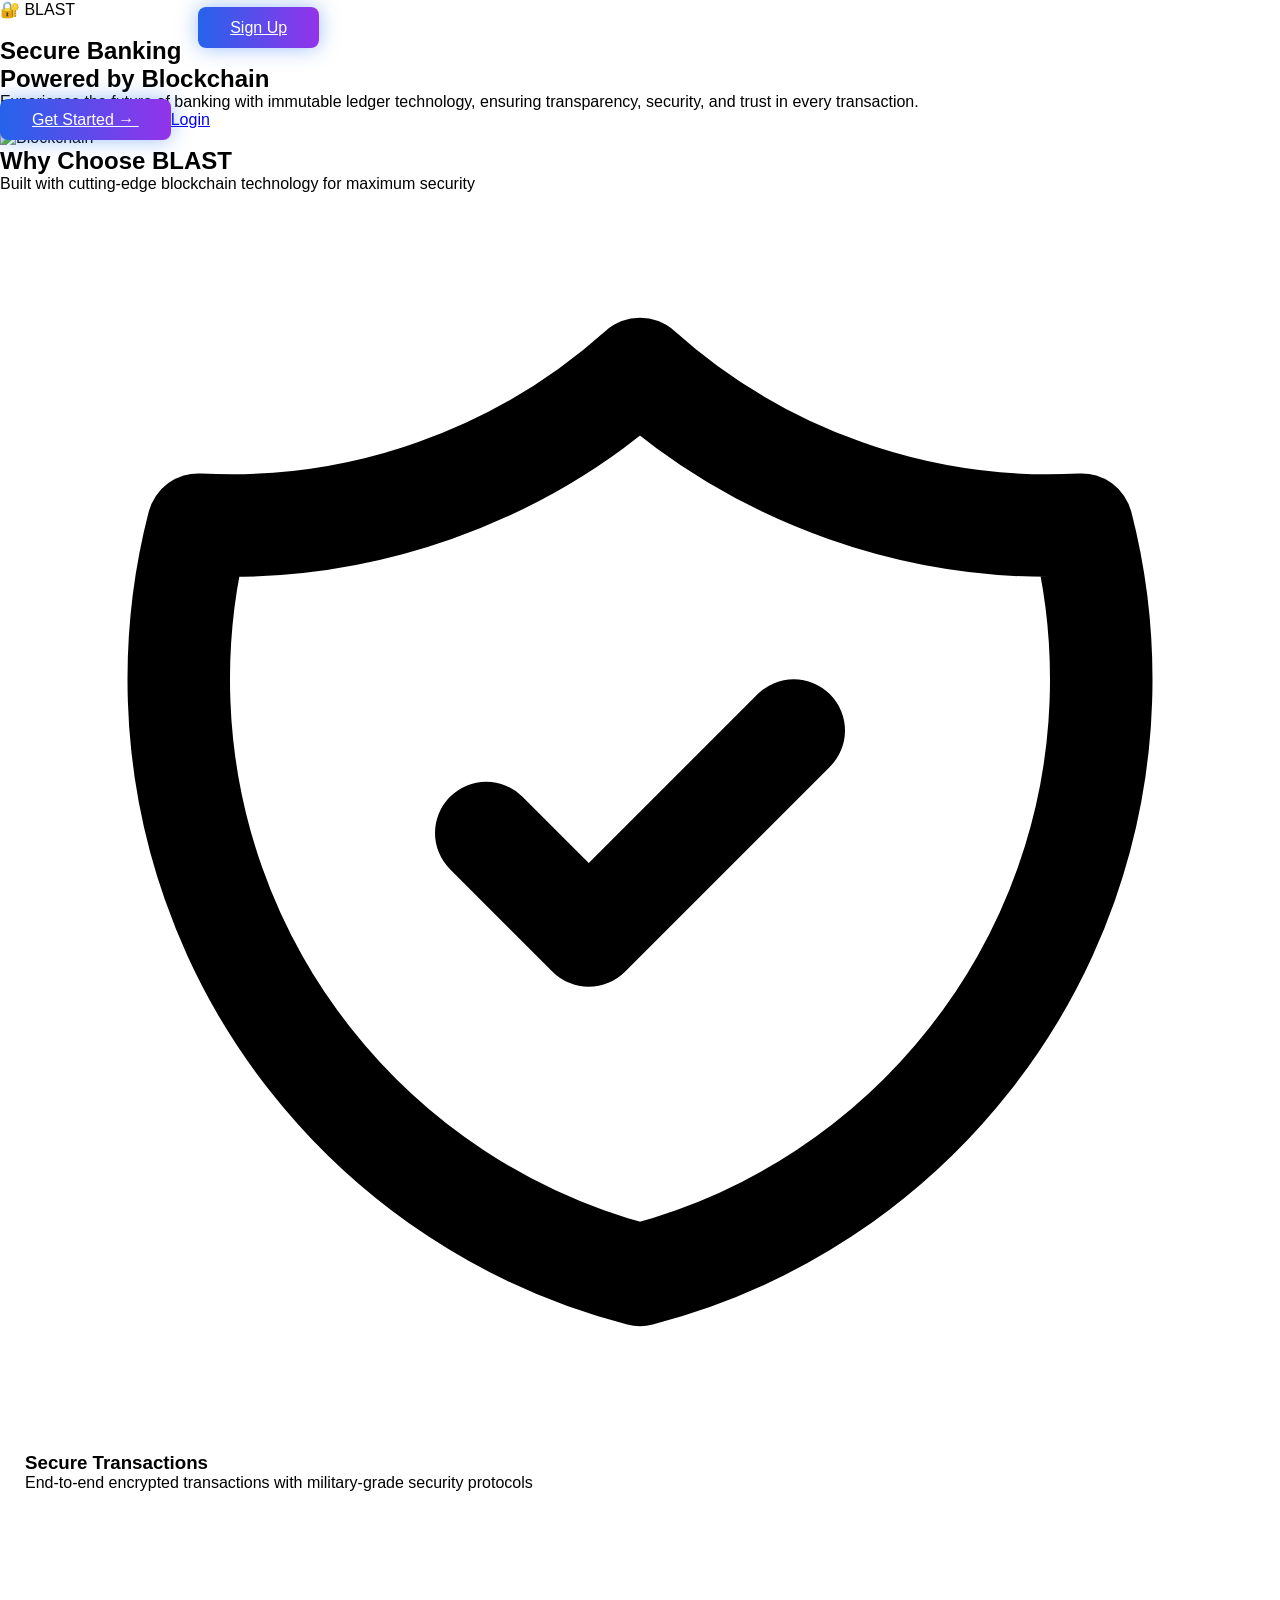
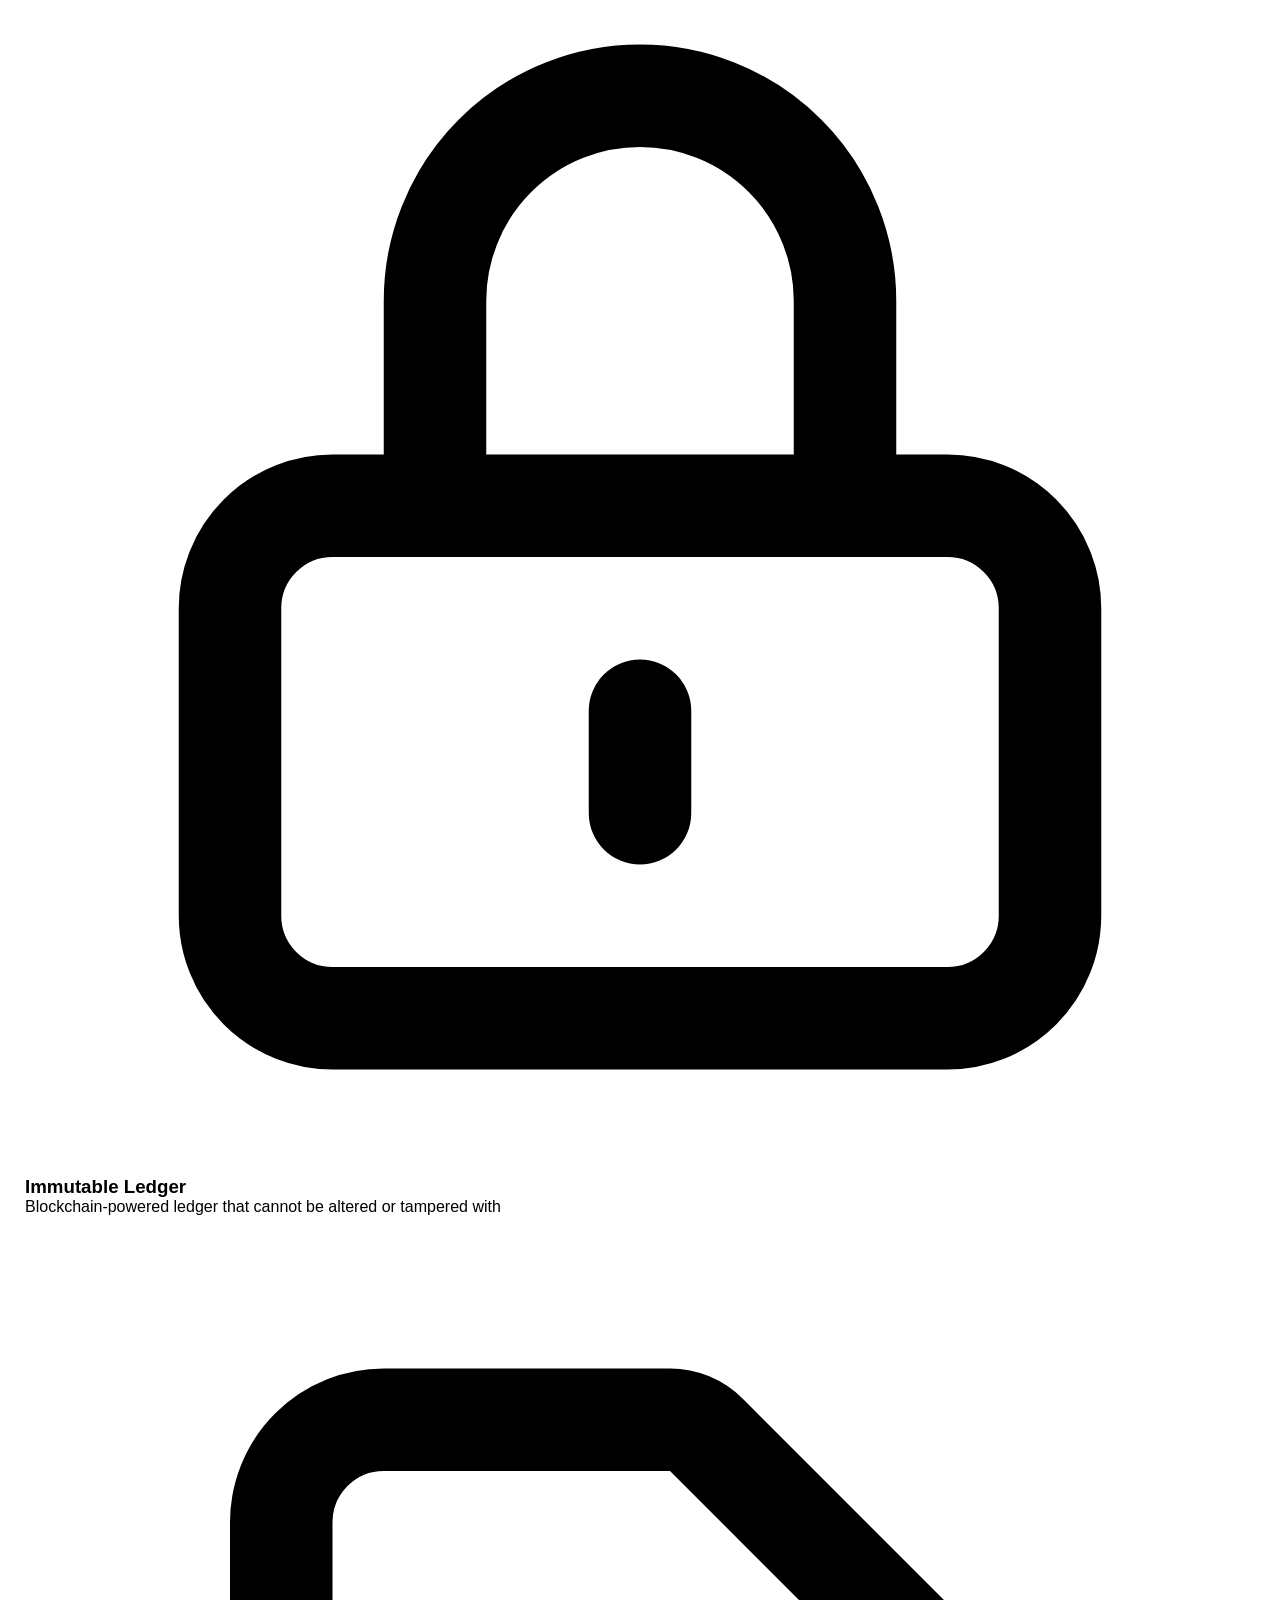
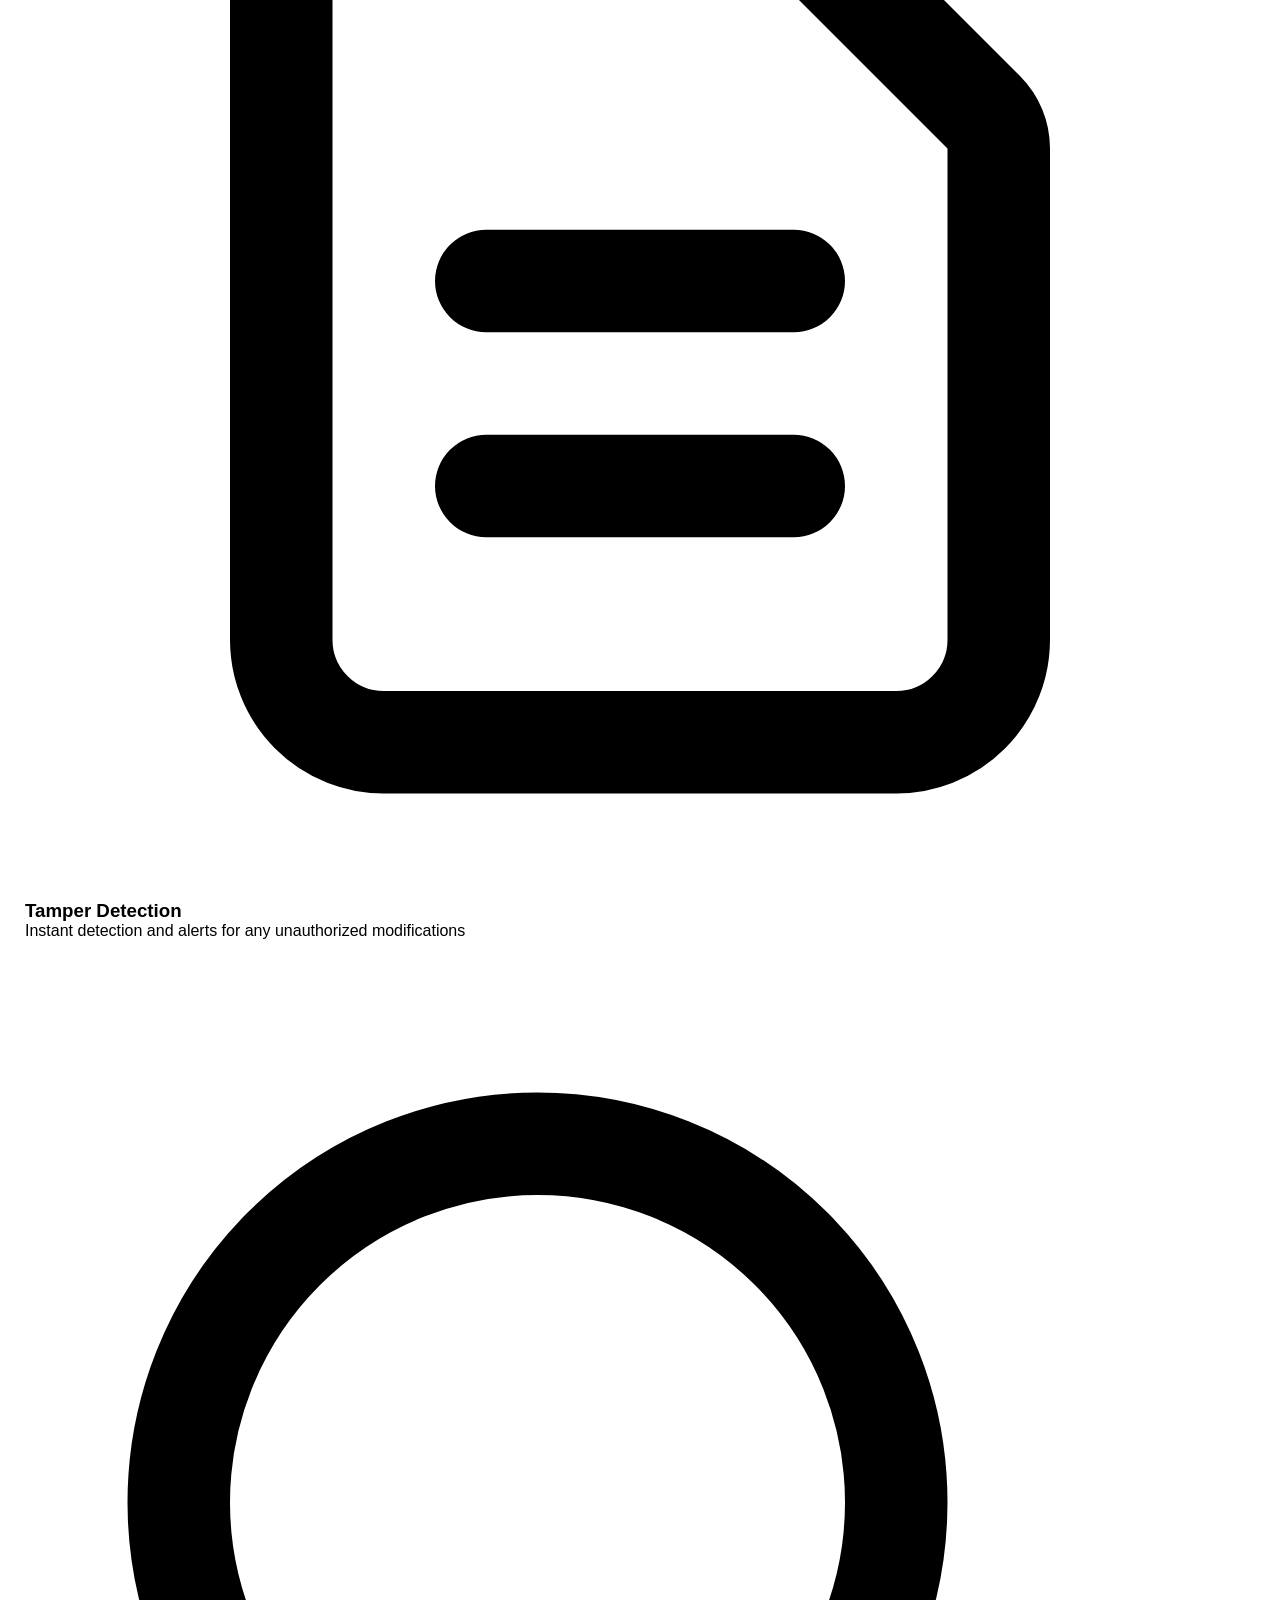
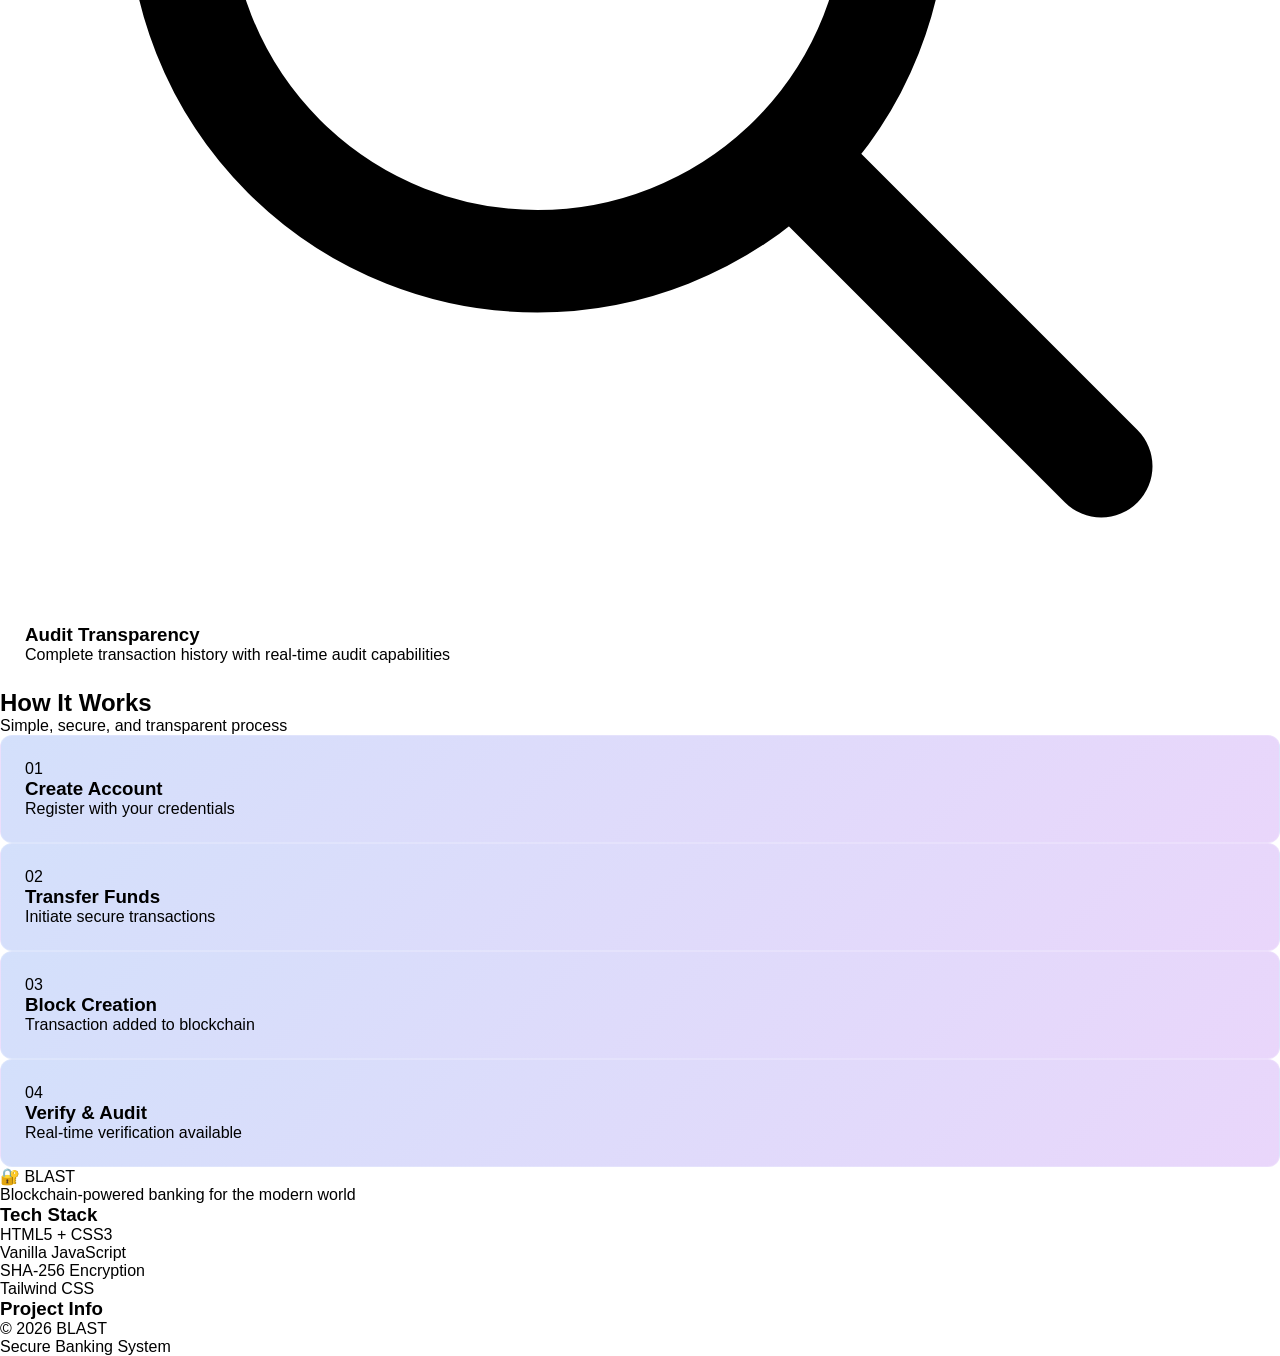
==== commit d0063b29: "seperate thw files" ====
--- a/frontend/index.html
+++ b/frontend/index.html
@@ -7,6 +7,7 @@
     <script src="https://cdn.tailwindcss.com"></script>
     <script src="https://cdnjs.cloudflare.com/ajax/libs/crypto-js/4.2.0/crypto-js.min.js"></script>
     <link rel="stylesheet" href="style.css">
+    
 </head>
 <body class="bg-gradient-to-br from-gray-900 via-blue-900 to-purple-900 min-h-screen">
     
@@ -22,8 +23,8 @@
                         <div class="flex items-center gap-4">
                             <a href="#features" class="nav-link">Features</a>
                             <a href="#how-it-works" class="nav-link">How It Works</a>
-                            <a href="#login-page" onclick="showPage('login-page')" class="nav-link">Login</a>
-                            <button onclick="showPage('signup-page')" class="glowing-button">Sign Up</button>
+                            <a href="login.html" class="nav-link">Login</a>
+                            <a href="signup.html" class="glowing-button">Sign Up</a>
                         </div>
                     <!-- </div> -->
                 </div>
@@ -45,12 +46,12 @@
                             Experience the future of banking with immutable ledger technology, ensuring transparency, security, and trust in every transaction.
                         </p>
                         <div class="flex gap-4">
-                            <button onclick="showPage('signup-page')" class="glowing-button">
+                            <a href="signup.html" class="glowing-button">
                                 Get Started →
-                            </button>
-                            <button onclick="showPage('login-page')" class="px-8 py-3 rounded-lg font-medium text-white border-2 border-white/30 hover:border-white/60 transition">
+                            </a>
+                            <a href="login.html" class="px-8 py-3 rounded-lg font-medium text-white border-2 border-white/30 hover:border-white/60 transition">
                                 Login
-                            </button>
+                            </a>
                         </div>
                     </div>
                     <div class="fade-in">
@@ -157,371 +158,7 @@
             </div>
         </footer>
     </div>
-
-    <!-- Login Page -->
-    <section id="login-page" class="page hidden">
-        <div class="min-h-screen flex items-center justify-center p-6">
-            <!-- <div class="w-full max-w-6xl grid md:grid-cols-2 gap-8 items-center"> -->
-                <div class="bg-white/10 backdrop-blur-md rounded-2xl p-8 border border-white/20 shadow-2xl">
-                    
-                    <div class="mb-8 flex justify-between items-center">
-                        
-
-                     <!-- Back Button -->
-                        <button onclick="showPage('landing-page')" class="back-btn">← Back to Home</button>
-
-                    <!-- Logo -->
-                    <a href="#" onclick="showPage('landing-page')" class="text-2xl font-bold text-white"> 🔐 BLAST</a>
-
-                    </div>
-                    <div class="text-center mb-6 login-welcome">
-                        <h2 class="text-3xl font-bold text-white mb-2">Welcome Back</h2>
-                        <p class="text-white/70 text-sm">
-                        "Security is not a product, but a process built on trust and transparency."
-                        </p>
-                    </div>
-                    
-                    <form onsubmit="handleLogin(event)" class="space-y-6">
-                        <div>
-                            <label class="text-white">Email</label>
-                            <input type="email" id="login-email" required class="mt-2 w-full px-4 py-2 rounded-lg bg-white/10 border border-white/20 text-white placeholder-white/50" placeholder="john@example.com">
-                        </div>
-                        <div>
-                            <label class="text-white">Password</label>
-                            <input type="password" id="login-password" required class="mt-2 w-full px-4 py-2 rounded-lg bg-white/10 border border-white/20 text-white placeholder-white/50" placeholder="••••••••">
-                        </div>
-                        <div>
-                            <label class="text-white">Role</label>
-                            <select id="login-role" required class="mt-2 w-full px-4 py-2 rounded-lg bg-white/10 border border-white/20 text-white">
-                                <option value="">Select your role</option>
-                                <option value="Admin">Admin</option>
-                                <option value="Auditor">Auditor</option>
-                                <option value="User">User</option>
-                            </select>
-                        </div>
-                        <div id="login-error" class="hidden text-red-400 text-sm bg-red-400/10 p-3 rounded-lg"></div>
-                        <button type="submit" class="glowing-button w-full">Login</button>
-                        <div class="text-center space-y-2">
-                            <a href="#" class="text-white/70 hover:text-white text-sm block">Forgot Password?</a>
-                            <div class="text-white/70 text-sm">
-                                Don't have an account? 
-                                <a href="#" onclick="showPage('signup-page')" class="text-blue-400 hover:text-blue-300">Sign Up</a>
-                            </div>
-                        </div>
-                    </form>
-                </div>
-            </div>
-        </div>
-    </section>
-
-    <!-- Signup Page -->
-    <div id="signup-page" class="page hidden">
-        <div class="min-h-screen flex items-center justify-center p-6">
-            <div class="w-full max-w-2xl">
-                <div class="bg-white/10 backdrop-blur-md rounded-2xl p-8 border border-white/20 shadow-2xl">
-                    <div class="mb-8 flex justify-between items-center">
-
-                    <!-- Back Button -->
-                    <button onclick="showPage('landing-page')" class="back-btn">← Back to Home</button>
-                    <!-- Logo -->
-                    <a href="#" onclick="showPage('landing-page')" class="text-2xl font-bold text-white">🔐 BLAST</a>
-                </div>
-                    <form onsubmit="handleSignup(event)" class="space-y-6">
-                        <div>
-                            <label class="text-white">Full Name</label>
-                            <input type="text" id="signup-name" required class="mt-2 w-full px-4 py-2 rounded-lg bg-white/10 border border-white/20 text-white placeholder-white/50" placeholder="John Doe">
-                        </div>
-                        <div>
-                            <label class="text-white">Email</label>
-                            <input type="email" id="signup-email" required class="mt-2 w-full px-4 py-2 rounded-lg bg-white/10 border border-white/20 text-white placeholder-white/50" placeholder="john@example.com">
-                        </div>
-                        <div>
-                            <label class="text-white">Employee / Auditor ID</label>
-                            <input type="text" id="signup-employeeId" required class="mt-2 w-full px-4 py-2 rounded-lg bg-white/10 border border-white/20 text-white placeholder-white/50" placeholder="EMP1234">
-                        </div>
-                        <div>
-                            <label class="text-white">Role</label>
-                            <select id="signup-role" required class="mt-2 w-full px-4 py-2 rounded-lg bg-white/10 border border-white/20 text-white">
-                                <option value="">Select your role</option>
-                                <option value="Admin">Admin</option>
-                                <option value="Auditor">Auditor</option>
-                                <option value="User">User</option>
-                            </select>
-                        </div>
-                        <div>
-                            <label class="text-white">Password</label>
-                            <input type="password" id="signup-password" required class="mt-2 w-full px-4 py-2 rounded-lg bg-white/10 border border-white/20 text-white placeholder-white/50" placeholder="••••••••">
-                        </div>
-                        <div>
-                            <label class="text-white">Confirm Password</label>
-                            <input type="password" id="signup-confirm-password" required class="mt-2 w-full px-4 py-2 rounded-lg bg-white/10 border border-white/20 text-white placeholder-white/50" placeholder="••••••••">
-                        </div>
-                        <button type="submit" class="glowing-button w-full">Register</button>
-                        <div class="text-center text-white/70 text-sm">
-                            Already have an account? 
-                            <a href="#" onclick="showPage('login-page')" class="text-blue-400 hover:text-blue-300">Login</a>
-                        </div>
-                    </form>
-                </div>
-            </div>
-        </div>
-    </div>
-
-    <!-- Dashboard Container -->
-    <div id="dashboard-container" class="page hidden">
-        <!-- Sidebar -->
-        <aside class="fixed left-0 top-0 bottom-0 w-64 bg-black/30 backdrop-blur-md border-r border-white/10 p-6 z-40">
-            <div class="text-2xl font-bold text-white mb-8">🔐 BLAST</div>
-            <nav class="space-y-2">
-                <a href="#" onclick="showDashboardPage('dashboard')" class="menu-item" data-page="dashboard">
-                    <svg class="w-5 h-5" fill="none" stroke="currentColor" viewBox="0 0 24 24"><path stroke-linecap="round" stroke-linejoin="round" stroke-width="2" d="M3 12l2-2m0 0l7-7 7 7M5 10v10a1 1 0 001 1h3m10-11l2 2m-2-2v10a1 1 0 01-1 1h-3m-6 0a1 1 0 001-1v-4a1 1 0 011-1h2a1 1 0 011 1v4a1 1 0 001 1m-6 0h6"></path></svg>
-                    <span>Dashboard</span>
-                </a>
-                <a href="#" onclick="showDashboardPage('add-transaction')" class="menu-item" data-page="add-transaction">
-                    <svg class="w-5 h-5" fill="none" stroke="currentColor" viewBox="0 0 24 24"><path stroke-linecap="round" stroke-linejoin="round" stroke-width="2" d="M12 9v3m0 0v3m0-3h3m-3 0H9m12 0a9 9 0 11-18 0 9 9 0 0118 0z"></path></svg>
-                    <span>Add Transaction</span>
-                </a>
-                <a href="#" onclick="showDashboardPage('blockchain')" class="menu-item" data-page="blockchain">
-                    <svg class="w-5 h-5" fill="none" stroke="currentColor" viewBox="0 0 24 24"><path stroke-linecap="round" stroke-linejoin="round" stroke-width="2" d="M20 7l-8-4-8 4m16 0l-8 4m8-4v10l-8 4m0-10L4 7m8 4v10M4 7v10l8 4"></path></svg>
-                    <span>Blockchain Ledger</span>
-                </a>
-                <a href="#" onclick="showDashboardPage('verify')" class="menu-item" data-page="verify">
-                    <svg class="w-5 h-5" fill="none" stroke="currentColor" viewBox="0 0 24 24"><path stroke-linecap="round" stroke-linejoin="round" stroke-width="2" d="M9 12l2 2 4-4m5.618-4.016A11.955 11.955 0 0112 2.944a11.955 11.955 0 01-8.618 3.04A12.02 12.02 0 003 9c0 5.591 3.824 10.29 9 11.622 5.176-1.332 9-6.03 9-11.622 0-1.042-.133-2.052-.382-3.016z"></path></svg>
-                    <span>Verify Blockchain</span>
-                </a>
-                <a href="#" onclick="showDashboardPage('audit')" class="menu-item" data-page="audit">
-                    <svg class="w-5 h-5" fill="none" stroke="currentColor" viewBox="0 0 24 24"><path stroke-linecap="round" stroke-linejoin="round" stroke-width="2" d="M9 12h6m-6 4h6m2 5H7a2 2 0 01-2-2V5a2 2 0 012-2h5.586a1 1 0 01.707.293l5.414 5.414a1 1 0 01.293.707V19a2 2 0 01-2 2z"></path></svg>
-                    <span>Audit Reports</span>
-                </a>
-                <a href="#" onclick="showDashboardPage('profile')" class="menu-item" data-page="profile">
-                    <svg class="w-5 h-5" fill="none" stroke="currentColor" viewBox="0 0 24 24"><path stroke-linecap="round" stroke-linejoin="round" stroke-width="2" d="M16 7a4 4 0 11-8 0 4 4 0 018 0zM12 14a7 7 0 00-7 7h14a7 7 0 00-7-7z"></path></svg>
-                    <span>Profile</span>
-                </a>
-            </nav>
-            <button onclick="handleLogout()" class="flex items-center gap-3 px-4 py-3 rounded-lg text-white/70 hover:bg-red-500/20 hover:text-red-400 transition w-full mt-8">
-                <svg class="w-5 h-5" fill="none" stroke="currentColor" viewBox="0 0 24 24"><path stroke-linecap="round" stroke-linejoin="round" stroke-width="2" d="M17 16l4-4m0 0l-4-4m4 4H7m6 4v1a3 3 0 01-3 3H6a3 3 0 01-3-3V7a3 3 0 013-3h4a3 3 0 013 3v1"></path></svg>
-                <span>Logout</span>
-            </button>
-        </aside>
-
-        <!-- Main Content Area -->
-        <div class="ml-64">
-            <!-- Top Bar -->
-            <header class="bg-black/20 backdrop-blur-md border-b border-white/10 px-8 py-4">
-                <div class="flex items-center justify-between">
-                    <div>
-                        <h2 class="text-xl font-semibold text-white">Welcome, <span id="user-name"></span></h2>
-                        <p class="text-sm text-white/70">Last login: <span id="user-last-login"></span></p>
-                    </div>
-                    <div class="flex items-center gap-4">
-                        <div class="text-right">
-                            <div class="text-sm text-white/70">Role</div>
-                            <div class="font-medium text-white" id="user-role"></div>
-                        </div>
-                        <div class="w-10 h-10 rounded-full bg-gradient-to-r from-blue-500 to-purple-500 flex items-center justify-center text-white font-semibold" id="user-avatar"></div>
-                    </div>
-                </div>
-            </header>
-
-            <!-- Dashboard Pages -->
-            <main class="p-8">
-                <!-- Dashboard Home -->
-                <div id="dashboard" class="dashboard-page">
-                    <div class="space-y-8">
-                        <div>
-                            <h1 class="text-3xl font-bold text-white mb-2">Dashboard</h1>
-                            <p class="text-white/70">Monitor your blockchain banking system</p>
-                        </div>
-                        <div id="dashboard-stats" class="grid grid-cols-1 md:grid-cols-2 lg:grid-cols-4 gap-6"></div>
-                        <div id="recent-blocks" class="bg-white/10 backdrop-blur-md rounded-xl p-6 border border-white/20"></div>
-                    </div>
-                </div>
-
-                <!-- Add Transaction -->
-                <div id="add-transaction" class="dashboard-page hidden">
-                    <div class="max-w-4xl space-y-8">
-                        <div>
-                            <h1 class="text-3xl font-bold text-white mb-2">Add Transaction</h1>
-                            <p class="text-white/70">Create a new transaction and add it to the blockchain</p>
-                        </div>
-                        <div class="grid md:grid-cols-2 gap-6">
-                            <div class="bg-white/10 backdrop-blur-md rounded-xl p-6 border border-white/20">
-                                <h3 class="text-white text-xl font-semibold mb-6">Transaction Details</h3>
-                                <form onsubmit="handleAddTransaction(event)" class="space-y-6">
-                                    <div>
-                                        <label class="text-white">Sender Account ID</label>
-                                        <input type="text" id="tx-sender" required class="mt-2 w-full px-4 py-2 rounded-lg bg-white/10 border border-white/20 text-white placeholder-white/50" placeholder="ACC-12345">
-                                    </div>
-                                    <div>
-                                        <label class="text-white">Receiver Account ID</label>
-                                        <input type="text" id="tx-receiver" required class="mt-2 w-full px-4 py-2 rounded-lg bg-white/10 border border-white/20 text-white placeholder-white/50" placeholder="ACC-67890">
-                                    </div>
-                                    <div>
-                                        <label class="text-white">Amount ($)</label>
-                                        <input type="number" step="0.01" id="tx-amount" required class="mt-2 w-full px-4 py-2 rounded-lg bg-white/10 border border-white/20 text-white placeholder-white/50" placeholder="100.00">
-                                    </div>
-                                    <div>
-                                        <label class="text-white">Description</label>
-                                        <textarea id="tx-description" required class="mt-2 w-full px-4 py-2 rounded-lg bg-white/10 border border-white/20 text-white placeholder-white/50 min-h-[100px]" placeholder="Payment for services..."></textarea>
-                                    </div>
-                                    <div class="bg-blue-500/10 border border-blue-500/30 rounded-lg p-3 text-sm text-blue-300">
-                                        <strong>Timestamp:</strong> Auto-generated on submission
-                                    </div>
-                                    <button type="submit" class="glowing-button w-full">Submit Transaction</button>
-                                </form>
-                            </div>
-                            <div id="transaction-result" class="bg-white/5 backdrop-blur-md border border-white/10 border-dashed rounded-xl flex items-center justify-center min-h-[400px]">
-                                <div class="text-center text-white/50">
-                                    <svg class="w-12 h-12 mx-auto mb-4 opacity-50" fill="none" stroke="currentColor" viewBox="0 0 24 24"><path stroke-linecap="round" stroke-linejoin="round" stroke-width="2" d="M7 20l4-16m2 16l4-16M6 9h14M4 15h14"></path></svg>
-                                    <p>Transaction result will appear here</p>
-                                </div>
-                            </div>
-                        </div>
-                    </div>
-                </div>
-
-                <!-- Blockchain Ledger -->
-                <div id="blockchain" class="dashboard-page hidden">
-                    <div class="max-w-4xl space-y-8">
-                        <div>
-                            <h1 class="text-3xl font-bold text-white mb-2">Blockchain Ledger</h1>
-                            <p class="text-white/70">View all blocks and transactions in the chain</p>
-                        </div>
-                        <div id="blockchain-blocks"></div>
-                    </div>
-                </div>
-
-                <!-- Verify Blockchain -->
-                <div id="verify" class="dashboard-page hidden">
-                    <div class="max-w-3xl mx-auto space-y-8">
-                        <div>
-                            <h1 class="text-3xl font-bold text-white mb-2">Verify Blockchain</h1>
-                            <p class="text-white/70">Check the integrity of the entire blockchain</p>
-                        </div>
-                        <div class="bg-white/10 backdrop-blur-md rounded-xl p-6 border border-white/20">
-                            <div class="flex items-center gap-3 mb-6">
-                                <div class="w-12 h-12 rounded-lg bg-gradient-to-r from-blue-500 to-purple-500 flex items-center justify-center">
-                                    <svg class="w-6 h-6 text-white" fill="none" stroke="currentColor" viewBox="0 0 24 24"><path stroke-linecap="round" stroke-linejoin="round" stroke-width="2" d="M9 12l2 2 4-4m5.618-4.016A11.955 11.955 0 0112 2.944a11.955 11.955 0 01-8.618 3.04A12.02 12.02 0 003 9c0 5.591 3.824 10.29 9 11.622 5.176-1.332 9-6.03 9-11.622 0-1.042-.133-2.052-.382-3.016z"></path></svg>
-                                </div>
-                                <div>
-                                    <h3 class="text-white font-semibold text-xl">Blockchain Verification</h3>
-                                    <p class="text-white/70 text-sm mt-1">Verify all blocks and check for tampering</p>
-                                </div>
-                            </div>
-                            <div class="bg-blue-500/10 border border-blue-500/30 rounded-lg p-4 text-sm text-blue-300 mb-6">
-                                <strong>What this does:</strong>
-                                <ul class="mt-2 space-y-1 ml-4 list-disc">
-                                    <li>Verifies hash integrity of each block</li>
-                                    <li>Checks chain linkage between blocks</li>
-                                    <li>Detects any unauthorized modifications</li>
-                                    <li>Validates cryptographic signatures</li>
-                                </ul>
-                            </div>
-                            <div class="flex justify-center">
-                                <button onclick="handleVerifyBlockchain()" class="glowing-button px-12 py-4 text-lg">
-                                    🔒 Verify Blockchain
-                                </button>
-                            </div>
-                        </div>
-                        <div id="verification-result"></div>
-                    </div>
-                </div>
-
-                <!-- Audit Reports -->
-                <div id="audit" class="dashboard-page hidden">
-                    <div class="space-y-8">
-                        <div>
-                            <h1 class="text-3xl font-bold text-white mb-2">Audit & Reports</h1>
-                            <p class="text-white/70">Filter and export transaction history</p>
-                        </div>
-                        <div class="bg-white/10 backdrop-blur-md rounded-xl p-6 border border-white/20">
-                            <h3 class="text-white font-semibold text-xl mb-6">Filter Transactions</h3>
-                            <div class="grid md:grid-cols-2 lg:grid-cols-3 gap-4 mb-4">
-                                <div>
-                                    <label class="text-white text-sm">Date From</label>
-                                    <input type="date" id="filter-date-from" class="mt-2 w-full px-4 py-2 rounded-lg bg-white/10 border border-white/20 text-white">
-                                </div>
-                                <div>
-                                    <label class="text-white text-sm">Date To</label>
-                                    <input type="date" id="filter-date-to" class="mt-2 w-full px-4 py-2 rounded-lg bg-white/10 border border-white/20 text-white">
-                                </div>
-                                <div>
-                                    <label class="text-white text-sm">Account ID</label>
-                                    <input type="text" id="filter-account" class="mt-2 w-full px-4 py-2 rounded-lg bg-white/10 border border-white/20 text-white placeholder-white/50" placeholder="ACC-12345">
-                                </div>
-                                <div>
-                                    <label class="text-white text-sm">Min Amount ($)</label>
-                                    <input type="number" step="0.01" id="filter-min" class="mt-2 w-full px-4 py-2 rounded-lg bg-white/10 border border-white/20 text-white placeholder-white/50" placeholder="0.00">
-                                </div>
-                                <div>
-                                    <label class="text-white text-sm">Max Amount ($)</label>
-                                    <input type="number" step="0.01" id="filter-max" class="mt-2 w-full px-4 py-2 rounded-lg bg-white/10 border border-white/20 text-white placeholder-white/50" placeholder="10000.00">
-                                </div>
-                                <div class="flex items-end">
-                                    <button onclick="generateAuditReport()" class="glowing-button w-full">
-                                        📥 Generate Report
-                                    </button>
-                                </div>
-                            </div>
-                            <div class="text-sm text-white/70" id="filter-count"></div>
-                        </div>
-                        <div id="audit-table" class="bg-white/10 backdrop-blur-md rounded-xl p-6 border border-white/20"></div>
-                    </div>
-                </div>
-
-                <!-- Profile -->
-                <div id="profile" class="dashboard-page hidden">
-                    <div class="max-w-4xl space-y-8">
-                        <div>
-                            <h1 class="text-3xl font-bold text-white mb-2">Profile</h1>
-                            <p class="text-white/70">Manage your account settings</p>
-                        </div>
-                        <div class="grid md:grid-cols-2 gap-6">
-                            <div class="bg-white/10 backdrop-blur-md rounded-xl p-6 border border-white/20">
-                                <div class="flex items-center gap-4 mb-6">
-                                    <div class="w-16 h-16 rounded-full bg-gradient-to-r from-blue-500 to-purple-500 flex items-center justify-center text-white text-2xl font-bold" id="profile-avatar"></div>
-                                    <div>
-                                        <h3 class="text-white font-semibold text-xl" id="profile-name"></h3>
-                                        <p class="text-white/70 text-sm" id="profile-role"></p>
-                                    </div>
-                                </div>
-                                <div id="profile-info" class="space-y-3"></div>
-                            </div>
-                            <div class="bg-white/10 backdrop-blur-md rounded-xl p-6 border border-white/20">
-                                <div class="flex items-center gap-3 mb-6">
-                                    <div class="w-10 h-10 rounded-lg bg-gradient-to-r from-orange-500 to-red-500 flex items-center justify-center">
-                                        <svg class="w-5 h-5 text-white" fill="none" stroke="currentColor" viewBox="0 0 24 24"><path stroke-linecap="round" stroke-linejoin="round" stroke-width="2" d="M12 15v2m-6 4h12a2 2 0 002-2v-6a2 2 0 00-2-2H6a2 2 0 00-2 2v6a2 2 0 002 2zm10-10V7a4 4 0 00-8 0v4h8z"></path></svg>
-                                    </div>
-                                    <h3 class="text-white font-semibold text-xl">Change Password</h3>
-                                </div>
-                                <form onsubmit="handleChangePassword(event)" class="space-y-4">
-                                    <div>
-                                        <label class="text-white text-sm">Current Password</label>
-                                        <input type="password" id="current-password" class="mt-2 w-full px-4 py-2 rounded-lg bg-white/10 border border-white/20 text-white placeholder-white/50" placeholder="••••••••">
-                                    </div>
-                                    <div>
-                                        <label class="text-white text-sm">New Password</label>
-                                        <input type="password" id="new-password" class="mt-2 w-full px-4 py-2 rounded-lg bg-white/10 border border-white/20 text-white placeholder-white/50" placeholder="••••••••">
-                                    </div>
-                                    <div>
-                                        <label class="text-white text-sm">Confirm New Password</label>
-                                        <input type="password" id="confirm-new-password" class="mt-2 w-full px-4 py-2 rounded-lg bg-white/10 border border-white/20 text-white placeholder-white/50" placeholder="••••••••">
-                                    </div>
-                                    <button type="submit" class="glowing-button w-full">Update Password</button>
-                                </form>
-                            </div>
-                        </div>
-                    </div>
-                </div>
-            </main>
-        </div>
-    </div>
-
-    <!-- Toast Notification -->
-    <div id="toast" class="fixed top-4 right-4 bg-white/10 backdrop-blur-md border border-white/20 rounded-lg p-4 shadow-2xl hidden z-50 max-w-sm">
-        <div id="toast-message" class="text-white"></div>
-    </div>
-
-    <script src="script.js"></script>
+               
+<script src="script.js"></script>
 </body>
 </html>
--- a/frontend/style.css
+++ b/frontend/style.css
@@ -396,4 +396,380 @@
 
 .login-welcome p {
     font-style: italic;
+}
+
+.section-title {
+    font-size: 28px;
+    font-weight: bold;
+    color: white;
+}
+
+.section-subtitle {
+    color: rgba(255,255,255,0.6);
+    margin-bottom: 20px;
+}
+
+.grid-2 {
+    display: grid;
+    grid-template-columns: 1fr 1fr;
+    gap: 20px;
+}
+
+.card {
+    background: rgba(255,255,255,0.1);
+    backdrop-filter: blur(10px);
+    border-radius: 12px;
+    padding: 20px;
+    border: 1px solid rgba(255,255,255,0.2);
+    color: white;
+}
+
+.card-title {
+    font-size: 18px;
+    margin-bottom: 15px;
+}
+
+input, textarea {
+    width: 100%;
+    padding: 10px;
+    margin-top: 6px;
+    border-radius: 8px;
+    border: 1px solid rgba(255,255,255,0.2);
+    background: rgba(255,255,255,0.1);
+    color: white;
+}
+
+textarea {
+    min-height: 100px;
+}
+
+.info-box {
+    background: rgba(59,130,246,0.2);
+    border: 1px solid rgba(59,130,246,0.4);
+    padding: 10px;
+    border-radius: 8px;
+    font-size: 14px;
+}
+
+.result-card.empty {
+    display: flex;
+    align-items: center;
+    justify-content: center;
+    min-height: 350px;
+    border-style: dashed;
+}
+
+.empty-state {
+    text-align: center;
+    color: rgba(255,255,255,0.5);
+}
+
+.hash-icon {
+    font-size: 40px;
+    margin-bottom: 10px;
+}
+
+.success-card {
+    background: linear-gradient(to bottom right, rgba(34,197,94,0.2), rgba(16,185,129,0.2));
+    border: 1px solid rgba(34,197,94,0.4);
+}
+
+.success-title {
+    font-size: 20px;
+    color: #22c55e;
+    font-weight: bold;
+}
+
+.ledger-container {
+    max-width: 900px;
+    margin: auto;
+}
+
+.ledger-blocks {
+    margin-top: 20px;
+    display: flex;
+    flex-direction: column;
+    gap: 20px;
+}
+
+.block-card {
+    background: rgba(255,255,255,0.1);
+    border-radius: 12px;
+    border: 1px solid rgba(255,255,255,0.2);
+    overflow: hidden;
+    backdrop-filter: blur(10px);
+    animation: fadeIn 0.4s ease-in-out;
+}
+
+.block-header {
+    background: linear-gradient(to right, rgba(37,99,235,0.2), rgba(147,51,234,0.2));
+    padding: 20px;
+    display: flex;
+    justify-content: space-between;
+    align-items: center;
+    color: white;
+}
+
+.block-title {
+    font-size: 18px;
+    font-weight: bold;
+}
+
+.hash-box {
+    background: rgba(255,255,255,0.05);
+    padding: 10px;
+    border-radius: 8px;
+    font-family: monospace;
+    font-size: 12px;
+    word-break: break-all;
+}
+
+.hash-current {
+    color: #22c55e;
+}
+
+.hash-previous {
+    color: #ccc;
+}
+
+.block-content {
+    padding: 20px;
+    color: white;
+}
+
+.transaction-item {
+    background: rgba(255,255,255,0.05);
+    border-radius: 8px;
+    padding: 10px;
+    margin-bottom: 10px;
+    cursor: pointer;
+    border: 1px solid rgba(255,255,255,0.1);
+}
+
+.transaction-header {
+    display: flex;
+    justify-content: space-between;
+    align-items: center;
+}
+
+.transaction-details {
+    margin-top: 10px;
+    display: none;
+    font-size: 14px;
+    color: rgba(255,255,255,0.8);
+}
+
+.arrow-connector {
+    text-align: center;
+    font-size: 20px;
+    color: rgba(255,255,255,0.4);
+}
+
+.genesis-box {
+    text-align: center;
+    padding: 40px;
+    color: rgba(255,255,255,0.5);
+    background: rgba(255,255,255,0.05);
+    border-radius: 10px;
+}
+
+.audit-container {
+    max-width: 1000px;
+    margin: auto;
+}
+
+.audit-grid {
+    display: grid;
+    grid-template-columns: repeat(auto-fit, minmax(160px, 1fr));
+    gap: 15px;
+    margin-bottom: 15px;
+}
+
+.btn-wrapper {
+    display: flex;
+    align-items: end;
+}
+
+.audit-count {
+    margin-top: 10px;
+    font-size: 14px;
+    opacity: 0.7;
+}
+
+.table-wrapper {
+    overflow-x: auto;
+}
+
+table {
+    width: 100%;
+    border-collapse: collapse;
+    color: white;
+}
+
+th, td {
+    padding: 10px;
+    border-bottom: 1px solid rgba(255,255,255,0.1);
+    font-size: 14px;
+}
+
+th {
+    color: rgba(255,255,255,0.9);
+}
+
+.green { color: #22c55e; }
+.blue { color: #3b82f6; }
+.purple { color: #a855f7; }
+
+.no-records {
+    text-align: center;
+    padding: 30px;
+    opacity: 0.6;
+}
+
+.summary-grid {
+    display: grid;
+    grid-template-columns: repeat(auto-fit, minmax(150px,1fr));
+    gap: 20px;
+    margin-top: 15px;
+}
+
+.verify-container {
+    max-width: 700px;
+    margin: auto;
+}
+
+.verify-header {
+    display: flex;
+    gap: 15px;
+    align-items: center;
+}
+
+.shield-icon {
+    font-size: 32px;
+}
+
+.verify-info {
+    margin: 20px 0;
+    background: rgba(59,130,246,0.2);
+    padding: 15px;
+    border-radius: 8px;
+    font-size: 14px;
+}
+
+.verify-info ul {
+    margin-left: 20px;
+}
+
+.big-btn {
+    padding: 12px 40px;
+    font-size: 18px;
+}
+
+.center {
+    text-align: center;
+}
+
+.loading-card {
+    text-align: center;
+    padding: 40px;
+}
+
+.spinner {
+    margin: 0 auto 15px;
+    border: 4px solid rgba(255,255,255,0.2);
+    border-top: 4px solid white;
+    border-radius: 50%;
+    width: 40px;
+    height: 40px;
+    animation: spin 1s linear infinite;
+}
+
+.valid-card {
+    background: linear-gradient(to bottom right, rgba(34,197,94,0.2), rgba(16,185,129,0.2));
+    border: 1px solid rgba(34,197,94,0.4);
+    padding: 30px;
+    text-align: center;
+    border-radius: 12px;
+}
+
+.invalid-card {
+    background: linear-gradient(to bottom right, rgba(239,68,68,0.2), rgba(249,115,22,0.2));
+    border: 1px solid rgba(239,68,68,0.4);
+    padding: 30px;
+    text-align: center;
+    border-radius: 12px;
+}
+
+.result-icon {
+    font-size: 60px;
+    margin-bottom: 15px;
+}
+
+.profile-container {
+    max-width: 900px;
+    margin: auto;
+}
+
+.profile-grid {
+    display: grid;
+    grid-template-columns: 1fr 1fr;
+    gap: 20px;
+    margin-bottom: 20px;
+}
+
+.profile-header {
+    display: flex;
+    align-items: center;
+    gap: 15px;
+}
+
+.avatar {
+    width: 60px;
+    height: 60px;
+    border-radius: 50%;
+    background: linear-gradient(to right, #3b82f6, #9333ea);
+    display: flex;
+    align-items: center;
+    justify-content: center;
+    font-size: 24px;
+    color: white;
+    font-weight: bold;
+}
+
+.role-text {
+    opacity: 0.7;
+}
+
+.profile-info p {
+    margin: 10px 0;
+}
+
+.logout-btn {
+    background: rgba(239,68,68,0.2);
+    color: #ef4444;
+    border: 1px solid rgba(239,68,68,0.4);
+    padding: 8px 20px;
+    border-radius: 6px;
+    cursor: pointer;
+}
+
+.logout-btn:hover {
+    background: rgba(239,68,68,0.4);
+}
+
+.security-box {
+    margin-top: 15px;
+    background: rgba(59,130,246,0.2);
+    padding: 10px;
+    border-radius: 8px;
+    font-size: 14px;
+}
+
+.permissions-list {
+    list-style: none;
+    padding-left: 0;
+}
+
+.permissions-list li {
+    margin: 8px 0;
 }
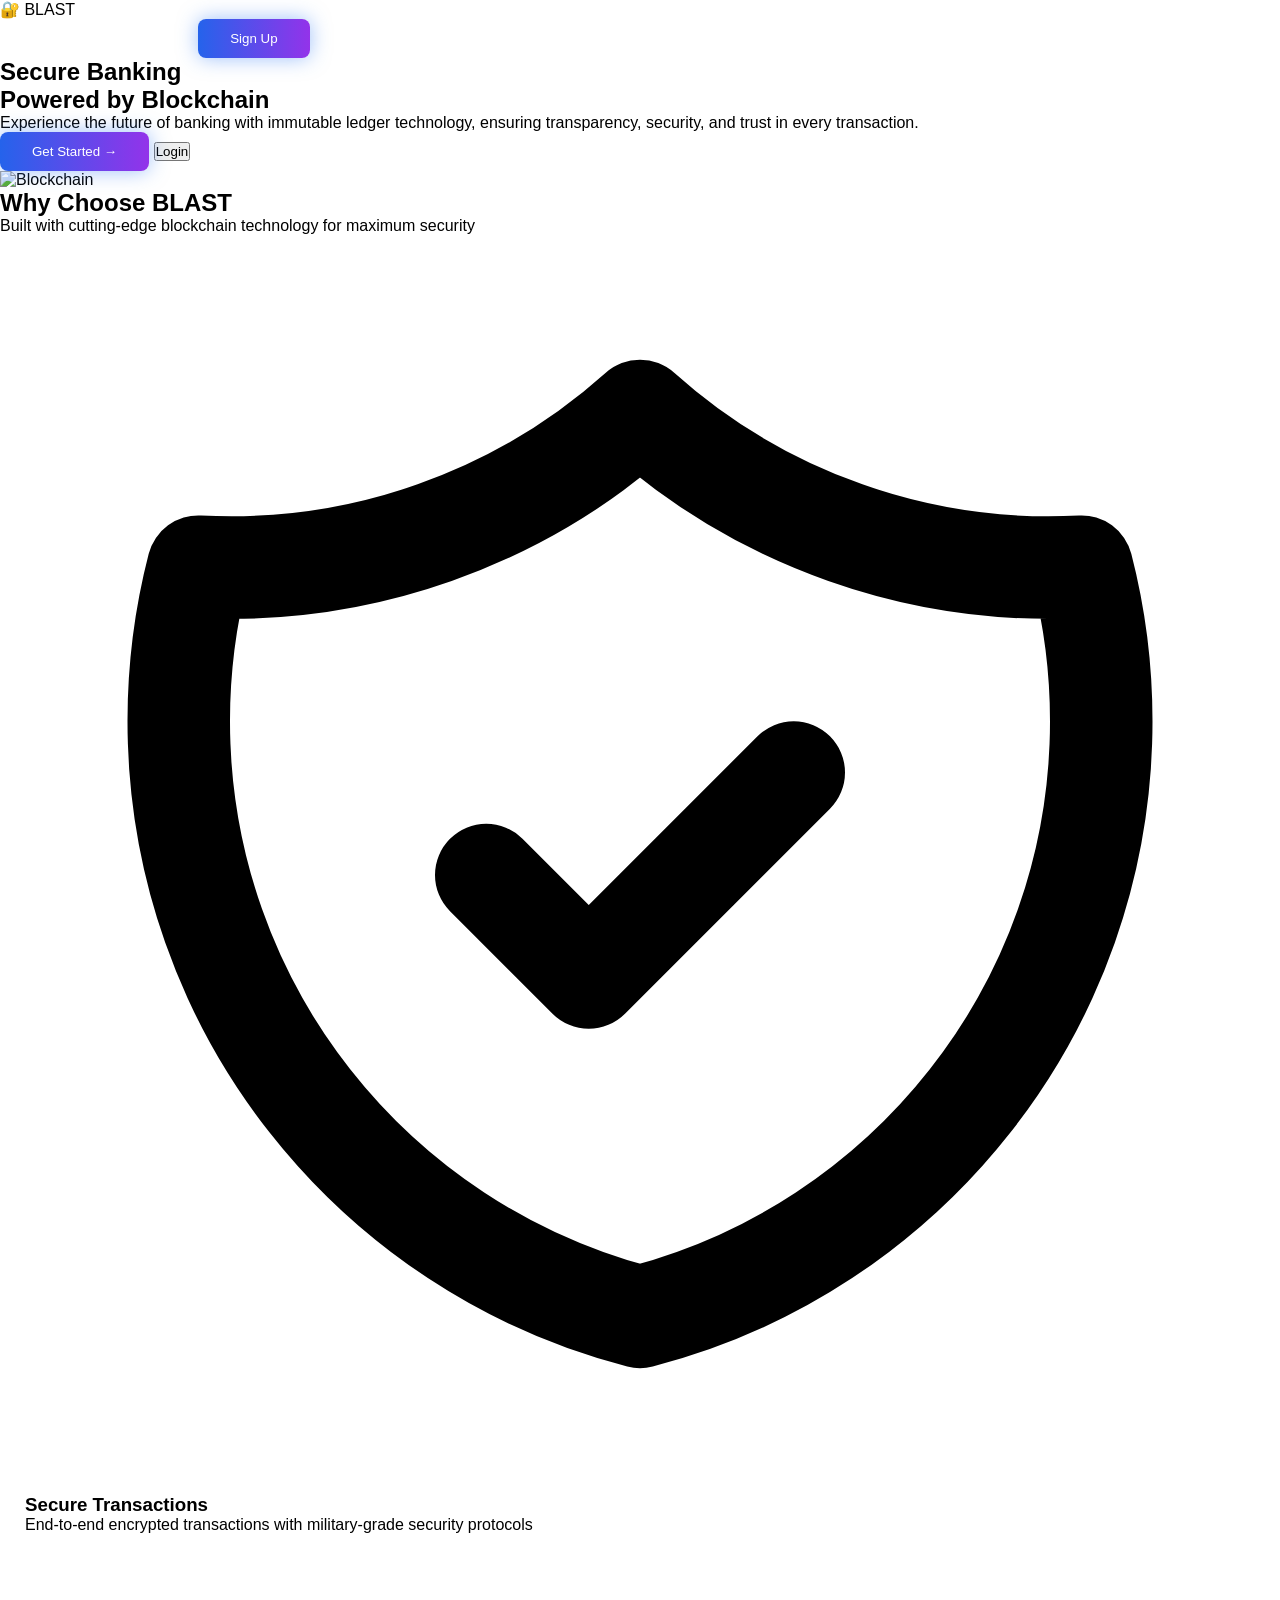
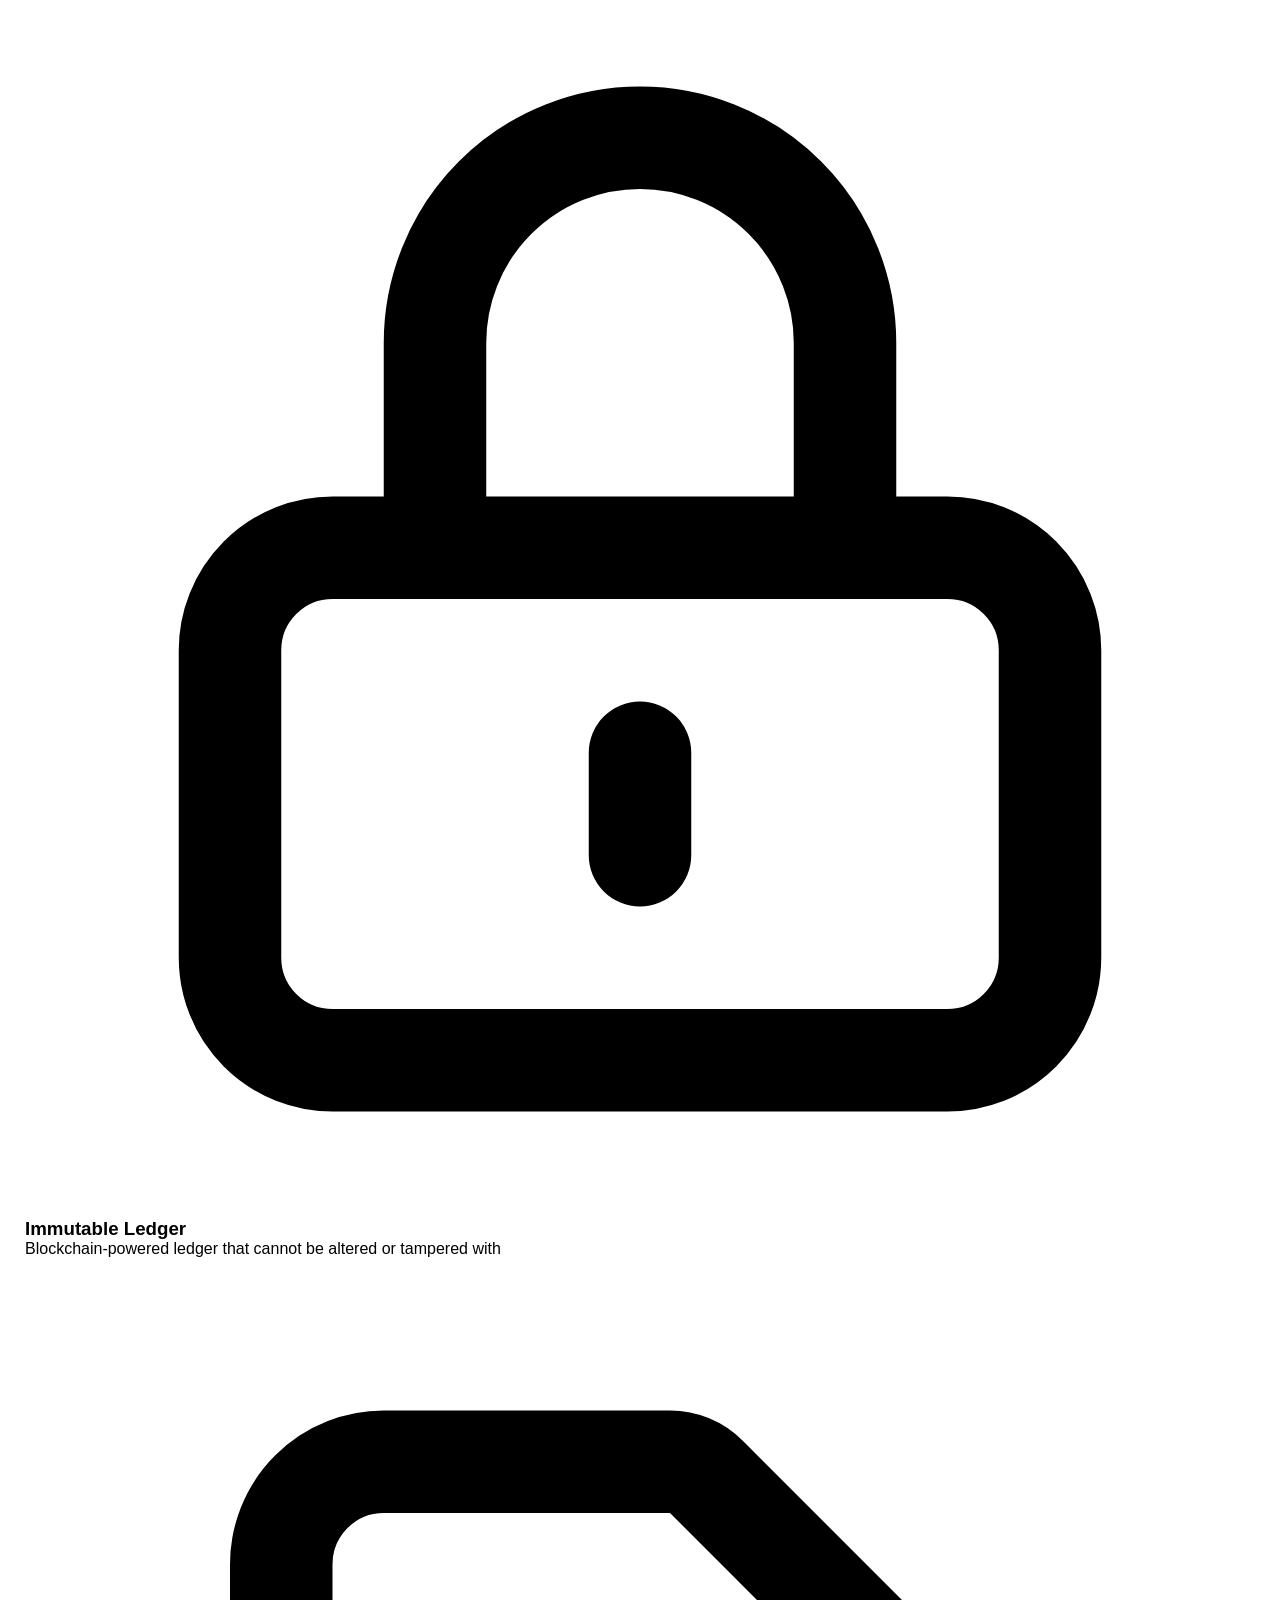
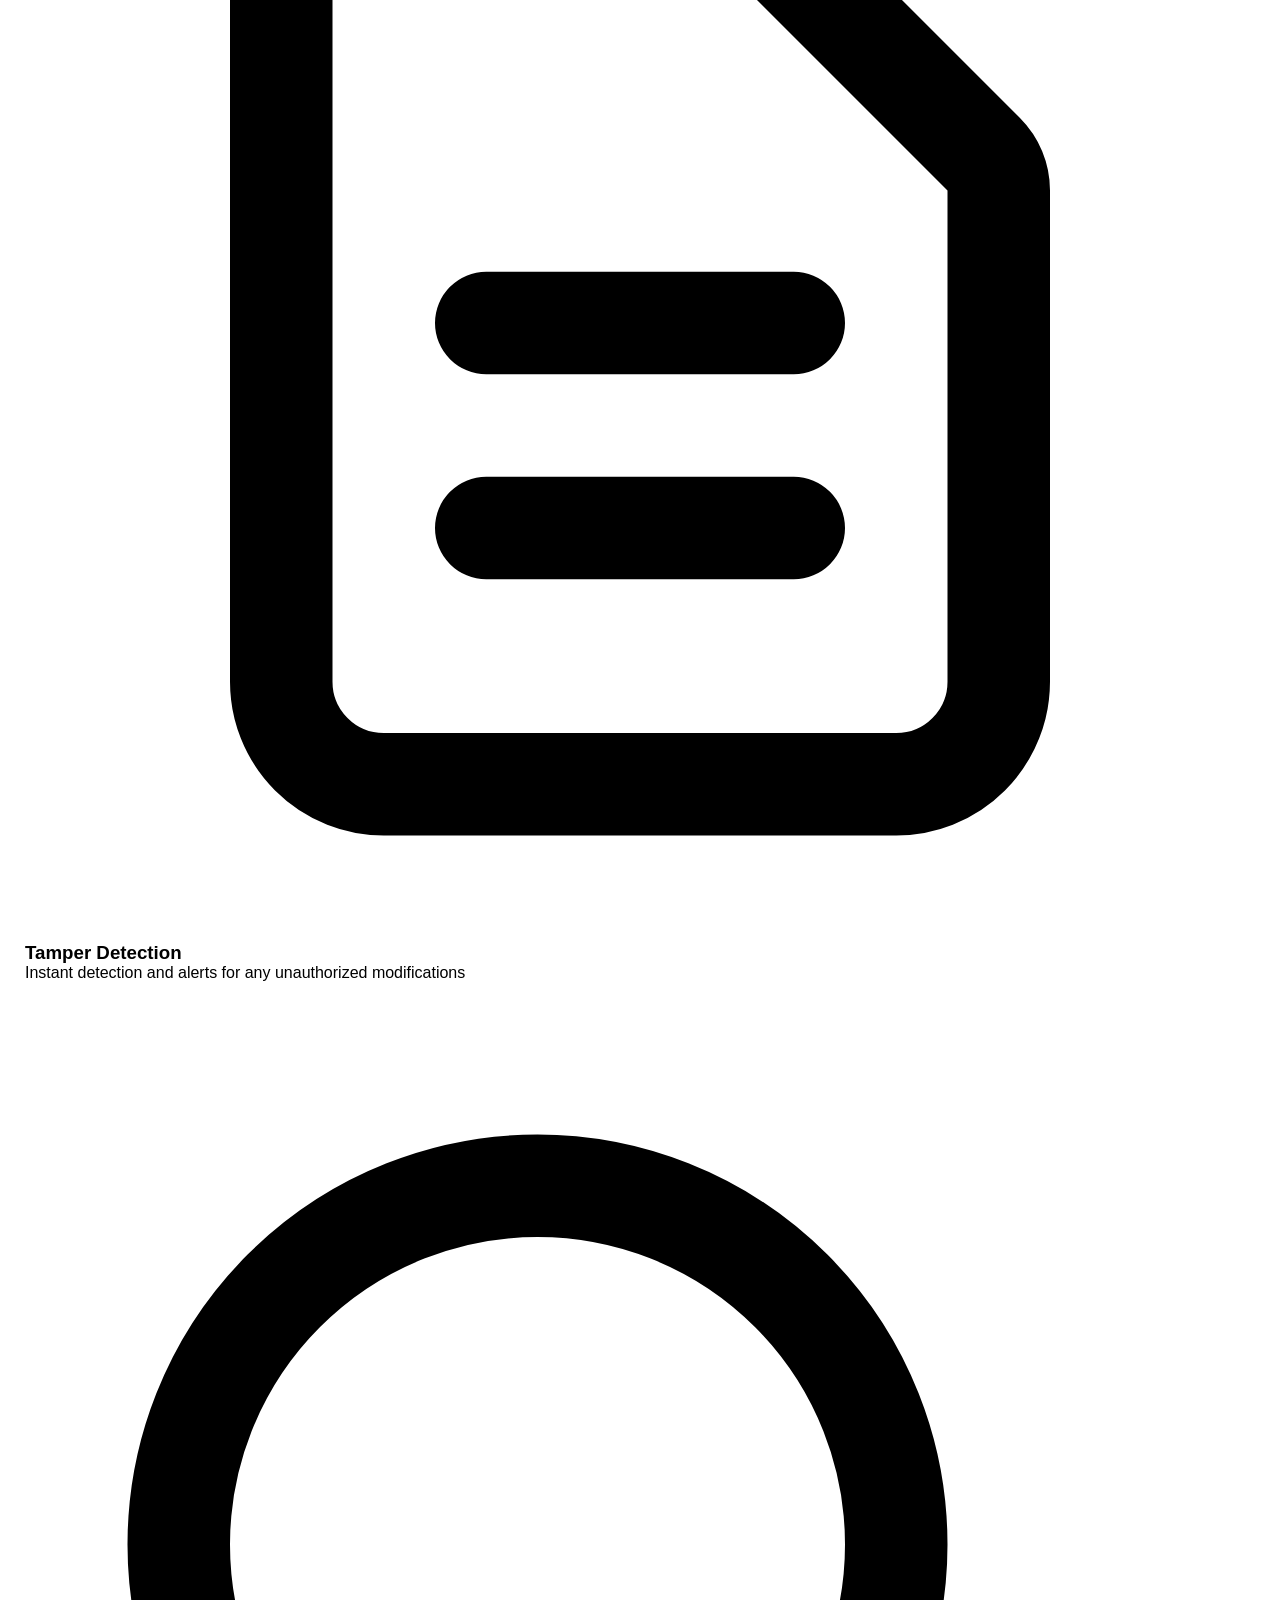
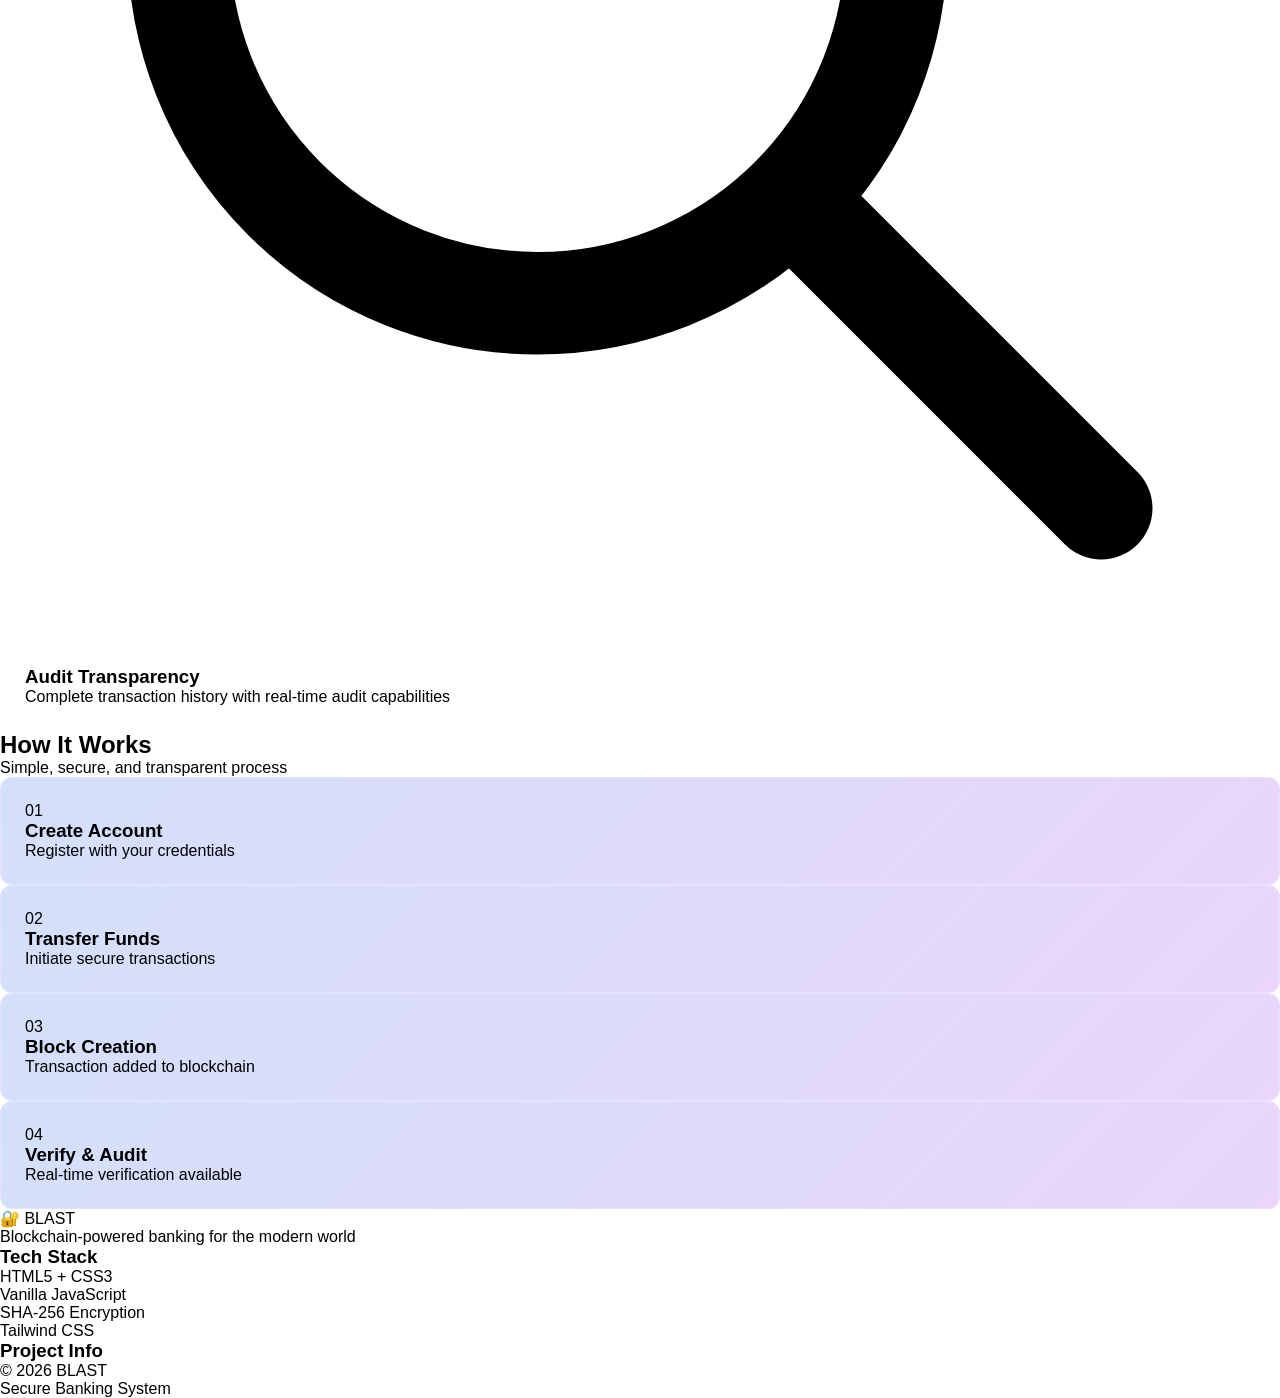
==== commit ffe6e640: "Merge pull request #1 from nudaadeshmukh/frontend frontend" ====
--- a/frontend/index.html
+++ b/frontend/index.html
@@ -7,7 +7,6 @@
     <script src="https://cdn.tailwindcss.com"></script>
     <script src="https://cdnjs.cloudflare.com/ajax/libs/crypto-js/4.2.0/crypto-js.min.js"></script>
     <link rel="stylesheet" href="style.css">
-    
 </head>
 <body class="bg-gradient-to-br from-gray-900 via-blue-900 to-purple-900 min-h-screen">
     
@@ -23,8 +22,8 @@
                         <div class="flex items-center gap-4">
                             <a href="#features" class="nav-link">Features</a>
                             <a href="#how-it-works" class="nav-link">How It Works</a>
-                            <a href="login.html" class="nav-link">Login</a>
-                            <a href="signup.html" class="glowing-button">Sign Up</a>
+                            <a href="#login-page" onclick="showPage('login-page')" class="nav-link">Login</a>
+                            <button onclick="showPage('signup-page')" class="glowing-button">Sign Up</button>
                         </div>
                     <!-- </div> -->
                 </div>
@@ -46,12 +45,12 @@
                             Experience the future of banking with immutable ledger technology, ensuring transparency, security, and trust in every transaction.
                         </p>
                         <div class="flex gap-4">
-                            <a href="signup.html" class="glowing-button">
+                            <button onclick="showPage('signup-page')" class="glowing-button">
                                 Get Started →
-                            </a>
-                            <a href="login.html" class="px-8 py-3 rounded-lg font-medium text-white border-2 border-white/30 hover:border-white/60 transition">
+                            </button>
+                            <button onclick="showPage('login-page')" class="px-8 py-3 rounded-lg font-medium text-white border-2 border-white/30 hover:border-white/60 transition">
                                 Login
-                            </a>
+                            </button>
                         </div>
                     </div>
                     <div class="fade-in">
@@ -158,7 +157,500 @@
             </div>
         </footer>
     </div>
-               
-<script src="script.js"></script>
+
+    <!-- Login Page -->
+    <section id="login-page" class="page hidden">
+        <div class="min-h-screen flex items-center justify-center p-6">
+            <!-- <div class="w-full max-w-6xl grid md:grid-cols-2 gap-8 items-center"> -->
+                <div class="bg-white/10 backdrop-blur-md rounded-2xl p-8 border border-white/20 shadow-2xl">
+                    
+                    <div class="mb-8 flex justify-between items-center">
+                        
+
+                     <!-- Back Button -->
+                        <button onclick="showPage('landing-page')" class="back-btn">← Back to Home</button>
+
+                    <!-- Logo -->
+                    <a href="#" onclick="showPage('landing-page')" class="text-2xl font-bold text-white"> 🔐 BLAST</a>
+
+                    </div>
+                    <div class="text-center mb-6 login-welcome">
+                        <h2 class="text-3xl font-bold text-white mb-2">Welcome Back</h2>
+                        <p class="text-white/70 text-sm">
+                        "Security is not a product, but a process built on trust and transparency."
+                        </p>
+                    </div>
+                    
+                    <form onsubmit="handleLogin(event)" class="space-y-6">
+                        <div>
+                            <label class="text-white">Email</label>
+                            <input type="email" id="login-email" required class="mt-2 w-full px-4 py-2 rounded-lg bg-white/10 border border-white/20 text-white placeholder-white/50" placeholder="john@example.com">
+                        </div>
+                        <div>
+                            <label class="text-white">Password</label>
+                            <input type="password" id="login-password" required class="mt-2 w-full px-4 py-2 rounded-lg bg-white/10 border border-white/20 text-white placeholder-white/50" placeholder="••••••••">
+                        </div>
+                        <div>
+                            <label class="text-white">Role</label>
+                            <select id="login-role" required class="mt-2 w-full px-4 py-2 rounded-lg bg-white/10 border border-white/20 text-white">
+                                <option value="">Select your role</option>
+                                <option value="Admin">Admin</option>
+                                <option value="Auditor">Auditor</option>
+                                <option value="User">User</option>
+                            </select>
+                        </div>
+                        <div id="login-error" class="hidden text-red-400 text-sm bg-red-400/10 p-3 rounded-lg"></div>
+                        <button type="submit" class="glowing-button w-full">Login</button>
+                        <div class="text-center space-y-2">
+                            <a href="#" class="text-white/70 hover:text-white text-sm block">Forgot Password?</a>
+                            <div class="text-white/70 text-sm">
+                                Don't have an account? 
+                                <a href="#" onclick="showPage('signup-page')" class="text-blue-400 hover:text-blue-300">Sign Up</a>
+                            </div>
+                        </div>
+                    </form>
+                </div>
+            </div>
+        </div>
+    </section>
+
+    <!-- Signup Page -->
+    <div id="signup-page" class="page hidden">
+        <div class="min-h-screen flex items-center justify-center p-6">
+            <div class="w-full max-w-2xl">
+                <div class="bg-white/10 backdrop-blur-md rounded-2xl p-8 border border-white/20 shadow-2xl">
+                    <div class="mb-8 flex justify-between items-center">
+
+                    <!-- Back Button -->
+                    <button onclick="showPage('landing-page')" class="back-btn">← Back to Home</button>
+                    <!-- Logo -->
+                    <a href="#" onclick="showPage('landing-page')" class="text-2xl font-bold text-white">🔐 BLAST</a>
+                </div>
+                    <form onsubmit="handleSignup(event)" class="space-y-6">
+                        <div>
+                            <label class="text-white">Full Name</label>
+                            <input type="text" id="signup-name" required class="mt-2 w-full px-4 py-2 rounded-lg bg-white/10 border border-white/20 text-white placeholder-white/50" placeholder="John Doe">
+                        </div>
+                        <div>
+                            <label class="text-white">Email</label>
+                            <input type="email" id="signup-email" required class="mt-2 w-full px-4 py-2 rounded-lg bg-white/10 border border-white/20 text-white placeholder-white/50" placeholder="john@example.com">
+                        </div>
+                        <div>
+                            <label class="text-white">Employee / Auditor ID</label>
+                            <input type="text" id="signup-employeeId" required class="mt-2 w-full px-4 py-2 rounded-lg bg-white/10 border border-white/20 text-white placeholder-white/50" placeholder="EMP1234">
+                        </div>
+                        <div>
+                            <label class="text-white">Role</label>
+                            <select id="signup-role" required class="mt-2 w-full px-4 py-2 rounded-lg bg-white/10 border border-white/20 text-white">
+                                <option value="">Select your role</option>
+                                <option value="Admin">Admin</option>
+                                <option value="Auditor">Auditor</option>
+                                <option value="User">User</option>
+                            </select>
+                        </div>
+                        <div>
+                            <label class="text-white">Password</label>
+                            <input type="password" id="signup-password" required class="mt-2 w-full px-4 py-2 rounded-lg bg-white/10 border border-white/20 text-white placeholder-white/50" placeholder="••••••••">
+                        </div>
+                        <div>
+                            <label class="text-white">Confirm Password</label>
+                            <input type="password" id="signup-confirm-password" required class="mt-2 w-full px-4 py-2 rounded-lg bg-white/10 border border-white/20 text-white placeholder-white/50" placeholder="••••••••">
+                        </div>
+                        <button type="submit" class="glowing-button w-full">Register</button>
+                        <div class="text-center text-white/70 text-sm">
+                            Already have an account? 
+                            <a href="#" onclick="showPage('login-page')" class="text-blue-400 hover:text-blue-300">Login</a>
+                        </div>
+                    </form>
+                </div>
+            </div>
+        </div>
+    </div>
+
+    <!-- Dashboard Container -->
+    <div id="dashboard-container" class="page hidden">
+        <!-- Sidebar -->
+        <aside class="fixed left-0 top-0 bottom-0 w-64 bg-black/30 backdrop-blur-md border-r border-white/10 p-6 z-40">
+            <div class="text-2xl font-bold text-white mb-8">🔐 BLAST</div>
+            <nav class="space-y-2">
+                <a href="#" onclick="showDashboardPage('dashboard')" class="menu-item" data-page="dashboard">
+                    <svg class="w-5 h-5" fill="none" stroke="currentColor" viewBox="0 0 24 24"><path stroke-linecap="round" stroke-linejoin="round" stroke-width="2" d="M3 12l2-2m0 0l7-7 7 7M5 10v10a1 1 0 001 1h3m10-11l2 2m-2-2v10a1 1 0 01-1 1h-3m-6 0a1 1 0 001-1v-4a1 1 0 011-1h2a1 1 0 011 1v4a1 1 0 001 1m-6 0h6"></path></svg>
+                    <span>Dashboard</span>
+                </a>
+                <a href="#" onclick="showDashboardPage('add-transaction')" class="menu-item" data-page="add-transaction">
+                    <svg class="w-5 h-5" fill="none" stroke="currentColor" viewBox="0 0 24 24"><path stroke-linecap="round" stroke-linejoin="round" stroke-width="2" d="M12 9v3m0 0v3m0-3h3m-3 0H9m12 0a9 9 0 11-18 0 9 9 0 0118 0z"></path></svg>
+                    <span>Add Transaction</span>
+                </a>
+                <a href="#" onclick="showDashboardPage('blockchain')" class="menu-item" data-page="blockchain">
+                    <svg class="w-5 h-5" fill="none" stroke="currentColor" viewBox="0 0 24 24"><path stroke-linecap="round" stroke-linejoin="round" stroke-width="2" d="M20 7l-8-4-8 4m16 0l-8 4m8-4v10l-8 4m0-10L4 7m8 4v10M4 7v10l8 4"></path></svg>
+                    <span>Blockchain Ledger</span>
+                </a>
+                <a href="#" onclick="showDashboardPage('verify')" class="menu-item" data-page="verify">
+                    <svg class="w-5 h-5" fill="none" stroke="currentColor" viewBox="0 0 24 24"><path stroke-linecap="round" stroke-linejoin="round" stroke-width="2" d="M9 12l2 2 4-4m5.618-4.016A11.955 11.955 0 0112 2.944a11.955 11.955 0 01-8.618 3.04A12.02 12.02 0 003 9c0 5.591 3.824 10.29 9 11.622 5.176-1.332 9-6.03 9-11.622 0-1.042-.133-2.052-.382-3.016z"></path></svg>
+                    <span>Verify Blockchain</span>
+                </a>
+                <a href="#" onclick="showDashboardPage('audit')" class="menu-item" data-page="audit">
+                    <svg class="w-5 h-5" fill="none" stroke="currentColor" viewBox="0 0 24 24"><path stroke-linecap="round" stroke-linejoin="round" stroke-width="2" d="M9 12h6m-6 4h6m2 5H7a2 2 0 01-2-2V5a2 2 0 012-2h5.586a1 1 0 01.707.293l5.414 5.414a1 1 0 01.293.707V19a2 2 0 01-2 2z"></path></svg>
+                    <span>Audit Reports</span>
+                </a>
+                <a href="#" onclick="showDashboardPage('profile')" class="menu-item" data-page="profile">
+                    <svg class="w-5 h-5" fill="none" stroke="currentColor" viewBox="0 0 24 24"><path stroke-linecap="round" stroke-linejoin="round" stroke-width="2" d="M16 7a4 4 0 11-8 0 4 4 0 018 0zM12 14a7 7 0 00-7 7h14a7 7 0 00-7-7z"></path></svg>
+                    <span>Profile</span>
+                </a>
+            </nav>
+            <button onclick="handleLogout()" class="flex items-center gap-3 px-4 py-3 rounded-lg text-white/70 hover:bg-red-500/20 hover:text-red-400 transition w-full mt-8">
+                <svg class="w-5 h-5" fill="none" stroke="currentColor" viewBox="0 0 24 24"><path stroke-linecap="round" stroke-linejoin="round" stroke-width="2" d="M17 16l4-4m0 0l-4-4m4 4H7m6 4v1a3 3 0 01-3 3H6a3 3 0 01-3-3V7a3 3 0 013-3h4a3 3 0 013 3v1"></path></svg>
+                <span>Logout</span>
+            </button>
+        </aside>
+
+        <!-- Main Content Area -->
+        <div class="ml-64">
+            <!-- Top Bar -->
+            <header class="bg-black/20 backdrop-blur-md border-b border-white/10 px-8 py-4">
+                <div class="flex items-center justify-between">
+                    <div>
+                        <h2 class="text-xl font-semibold text-white">Welcome, <span id="user-name"></span></h2>
+                        <p class="text-sm text-white/70">Last login: <span id="user-last-login"></span></p>
+                    </div>
+                    <div class="flex items-center gap-4">
+                        <div class="text-right">
+                            <div class="text-sm text-white/70">Role</div>
+                            <div class="font-medium text-white" id="user-role"></div>
+                        </div>
+                        <div class="w-10 h-10 rounded-full bg-gradient-to-r from-blue-500 to-purple-500 flex items-center justify-center text-white font-semibold" id="user-avatar"></div>
+                    </div>
+                </div>
+            </header>
+
+            <!-- Dashboard Pages -->
+            <main class="p-8">
+                <!-- Dashboard Home -->
+                <div id="dashboard" class="dashboard-page">
+    <div id="stats-grid" class="grid md:grid-cols-4 gap-6 mb-8"></div>
+
+    <div class="bg-white/10 backdrop-blur-md rounded-xl p-6 border border-white/20">
+        <h3 class="text-white text-xl font-semibold mb-4">Recent Blocks</h3>
+        <div id="recent-blocks"></div>
+    </div>
+
+    <div class="text-sm text-white/70 mt-4">
+        Last Backup: <span id="last-backup"></span>
+    </div>
+</div>
+
+                <!-- Add Transaction -->
+                <div id="add-transaction" class="dashboard-page hidden">
+  <div class="max-w-4xl space-y-8">
+
+    <div>
+      <h1 class="section-title">Add Transaction</h1>
+      <p class="section-subtitle">
+        Create a new transaction and add it to the blockchain
+      </p>
+    </div>
+
+    <div class="grid-2">
+
+      <!-- FORM -->
+      <div class="card">
+        <h3 class="card-title">Transaction Details</h3>
+
+        <form id="transaction-form" class="space-y-6">
+
+          <div>
+            <label>Sender Account ID</label>
+            <input type="text" id="sender" placeholder="ACC-12345" required>
+          </div>
+
+          <div>
+            <label>Receiver Account ID</label>
+            <input type="text" id="receiver" placeholder="ACC-67890" required>
+          </div>
+
+          <div>
+            <label>Amount ($)</label>
+            <input type="number" id="amount" step="0.01" placeholder="100.00" required>
+          </div>
+
+          <div>
+            <label>Description</label>
+            <textarea id="description" placeholder="Payment for services..." required></textarea>
+          </div>
+
+          <div class="info-box">
+            <strong>Timestamp:</strong> Auto-generated on submission
+          </div>
+
+          <button type="submit" class="glowing-button w-full">
+            Submit Transaction
+          </button>
+
+        </form>
+      </div>
+
+      <!-- RESULT -->
+      <div id="transaction-result" class="card result-card empty">
+        <div class="empty-state">
+          <div class="hash-icon">#</div>
+          <p>Transaction result will appear here</p>
+        </div>
+      </div>
+
+    </div>
+  </div>
+</div>
+
+                <!-- Blockchain Ledger -->
+                <div id="blockchain" class="dashboard-page hidden">
+
+  <div class="ledger-container">
+
+    <div>
+      <h1 class="section-title">Blockchain Ledger</h1>
+      <p class="section-subtitle">
+        View all blocks and transactions in the chain
+      </p>
+    </div>
+
+    <div id="ledger-blocks" class="ledger-blocks"></div>
+
+  </div>
+
+</div>
+
+                <!-- Verify Blockchain -->
+                <div id="verify" class="dashboard-page hidden">
+
+  <div class="verify-container">
+
+    <div>
+      <h1 class="section-title">Verify Blockchain</h1>
+      <p class="section-subtitle">Check the integrity of the entire blockchain</p>
+    </div>
+
+    <!-- Action Card -->
+    <div class="card">
+      <div class="verify-header">
+        <div class="shield-icon">🛡</div>
+        <div>
+          <h3>Blockchain Verification</h3>
+          <p>Verify all blocks and check for tampering</p>
+        </div>
+      </div>
+
+      <div class="verify-info">
+        <ul>
+          <li>✔ Verifies hash integrity of each block</li>
+          <li>✔ Checks chain linkage between blocks</li>
+          <li>✔ Detects unauthorized modifications</li>
+          <li>✔ Validates SHA-256 cryptographic integrity</li>
+        </ul>
+      </div>
+
+      <div class="center">
+        <button onclick="handleVerifyBlockchain()" class="glowing-button big-btn">
+          Verify Blockchain
+        </button>
+      </div>
+    </div>
+
+    <!-- Loading -->
+    <div id="verify-loading" class="card hidden loading-card">
+      <div class="spinner"></div>
+      <p>Verifying blockchain integrity...</p>
+    </div>
+
+    <!-- Result -->
+    <div id="verify-result"></div>
+
+  </div>
+</div>
+
+                <!-- Audit Reports -->
+               <div id="audit" class="dashboard-page hidden">
+
+  <div class="audit-container">
+
+    <div>
+      <h1 class="section-title">Audit & Reports</h1>
+      <p class="section-subtitle">Filter and export transaction history</p>
+    </div>
+
+    <!-- FILTER CARD -->
+    <div class="card">
+      <h3 class="card-title">Filter Transactions</h3>
+
+      <div class="audit-grid">
+
+        <div>
+          <label>Date From</label>
+          <input type="date" id="filter-dateFrom">
+        </div>
+
+        <div>
+          <label>Date To</label>
+          <input type="date" id="filter-dateTo">
+        </div>
+
+        <div>
+          <label>Account ID</label>
+          <input type="text" id="filter-account" placeholder="ACC-12345">
+        </div>
+
+        <div>
+          <label>Min Amount ($)</label>
+          <input type="number" id="filter-minAmount" step="0.01">
+        </div>
+
+        <div>
+          <label>Max Amount ($)</label>
+          <input type="number" id="filter-maxAmount" step="0.01">
+        </div>
+
+        <div class="btn-wrapper">
+          <button onclick="generateAuditReport()" class="glowing-button">
+            Download CSV
+          </button>
+        </div>
+
+      </div>
+
+      <div class="audit-count">
+        Showing <span id="record-count">0</span> records
+      </div>
+    </div>
+
+    <!-- TABLE CARD -->
+    <div class="card">
+      <h3 class="card-title">Transaction History</h3>
+
+      <div class="table-wrapper">
+        <table id="audit-table">
+          <thead>
+            <tr>
+              <th>ID</th>
+              <th>Sender</th>
+              <th>Receiver</th>
+              <th>Amount</th>
+              <th>Block</th>
+              <th>Status</th>
+              <th>Date</th>
+            </tr>
+          </thead>
+          <tbody></tbody>
+        </table>
+      </div>
+
+      <div id="no-records" class="no-records hidden">
+        No transactions found matching your filters
+      </div>
+    </div>
+
+    <!-- SUMMARY CARD -->
+    <div id="summary-card" class="card hidden">
+      <h3 class="card-title">Summary Statistics</h3>
+
+      <div class="summary-grid">
+        <div>
+          <small>Total Transactions</small>
+          <h2 id="sum-total"></h2>
+        </div>
+        <div>
+          <small>Total Volume</small>
+          <h2 id="sum-volume" class="green"></h2>
+        </div>
+        <div>
+          <small>Average Amount</small>
+          <h2 id="sum-average" class="blue"></h2>
+        </div>
+        <div>
+          <small>Blocks Involved</small>
+          <h2 id="sum-blocks" class="purple"></h2>
+        </div>
+      </div>
+    </div>
+
+  </div>
+</div>
+
+                <!-- Profile -->
+                <div id="profile" class="dashboard-page hidden">
+
+  <div class="profile-container">
+
+    <div>
+      <h1 class="section-title">Profile</h1>
+      <p class="section-subtitle">Manage your account settings</p>
+    </div>
+
+    <div class="profile-grid">
+
+      <!-- Profile Info -->
+      <div class="card">
+        <div class="profile-header">
+          <div id="profile-avatar" class="avatar"></div>
+          <div>
+            <h3 id="profile-name"></h3>
+            <p id="profile-role" class="role-text"></p>
+          </div>
+        </div>
+
+        <div class="profile-info">
+          <p><strong>Email:</strong> <span id="profile-email"></span></p>
+          <p><strong>Employee ID:</strong> <span id="profile-empid"></span></p>
+          <p><strong>Last Login:</strong> <span id="profile-lastlogin"></span></p>
+        </div>
+      </div>
+
+      <!-- Change Password -->
+      <div class="card">
+        <h3>Change Password</h3>
+        <form id="change-password-form">
+
+          <input type="password" id="current-password" placeholder="Current Password" required>
+          <input type="password" id="new-password" placeholder="New Password" required>
+          <input type="password" id="confirm-password" placeholder="Confirm New Password" required>
+
+          <button type="submit" class="glowing-button w-full">
+            Update Password
+          </button>
+
+        </form>
+      </div>
+
+    </div>
+
+    <!-- Account Actions -->
+    <div class="card">
+      <h3>Account Actions</h3>
+
+      <div class="logout-section">
+        <button onclick="handleLogout()" class="logout-btn">
+          Logout
+        </button>
+      </div>
+
+      <div class="security-box">
+        <strong>Security Notice:</strong>
+        Your data is protected using SHA-256 encryption.
+      </div>
+    </div>
+
+    <!-- Role Permissions -->
+    <div class="card">
+      <h3>Role Permissions</h3>
+      <ul id="role-permissions" class="permissions-list"></ul>
+    </div>
+
+  </div>
+</div>
+
+    <!-- Toast Notification -->
+    <div id="toast" class="fixed top-4 right-4 bg-white/10 backdrop-blur-md border border-white/20 rounded-lg p-4 shadow-2xl hidden z-50 max-w-sm">
+        <div id="toast-message" class="text-white"></div>
+    </div>
+
+    <script src="script.js"></script>
 </body>
 </html>
